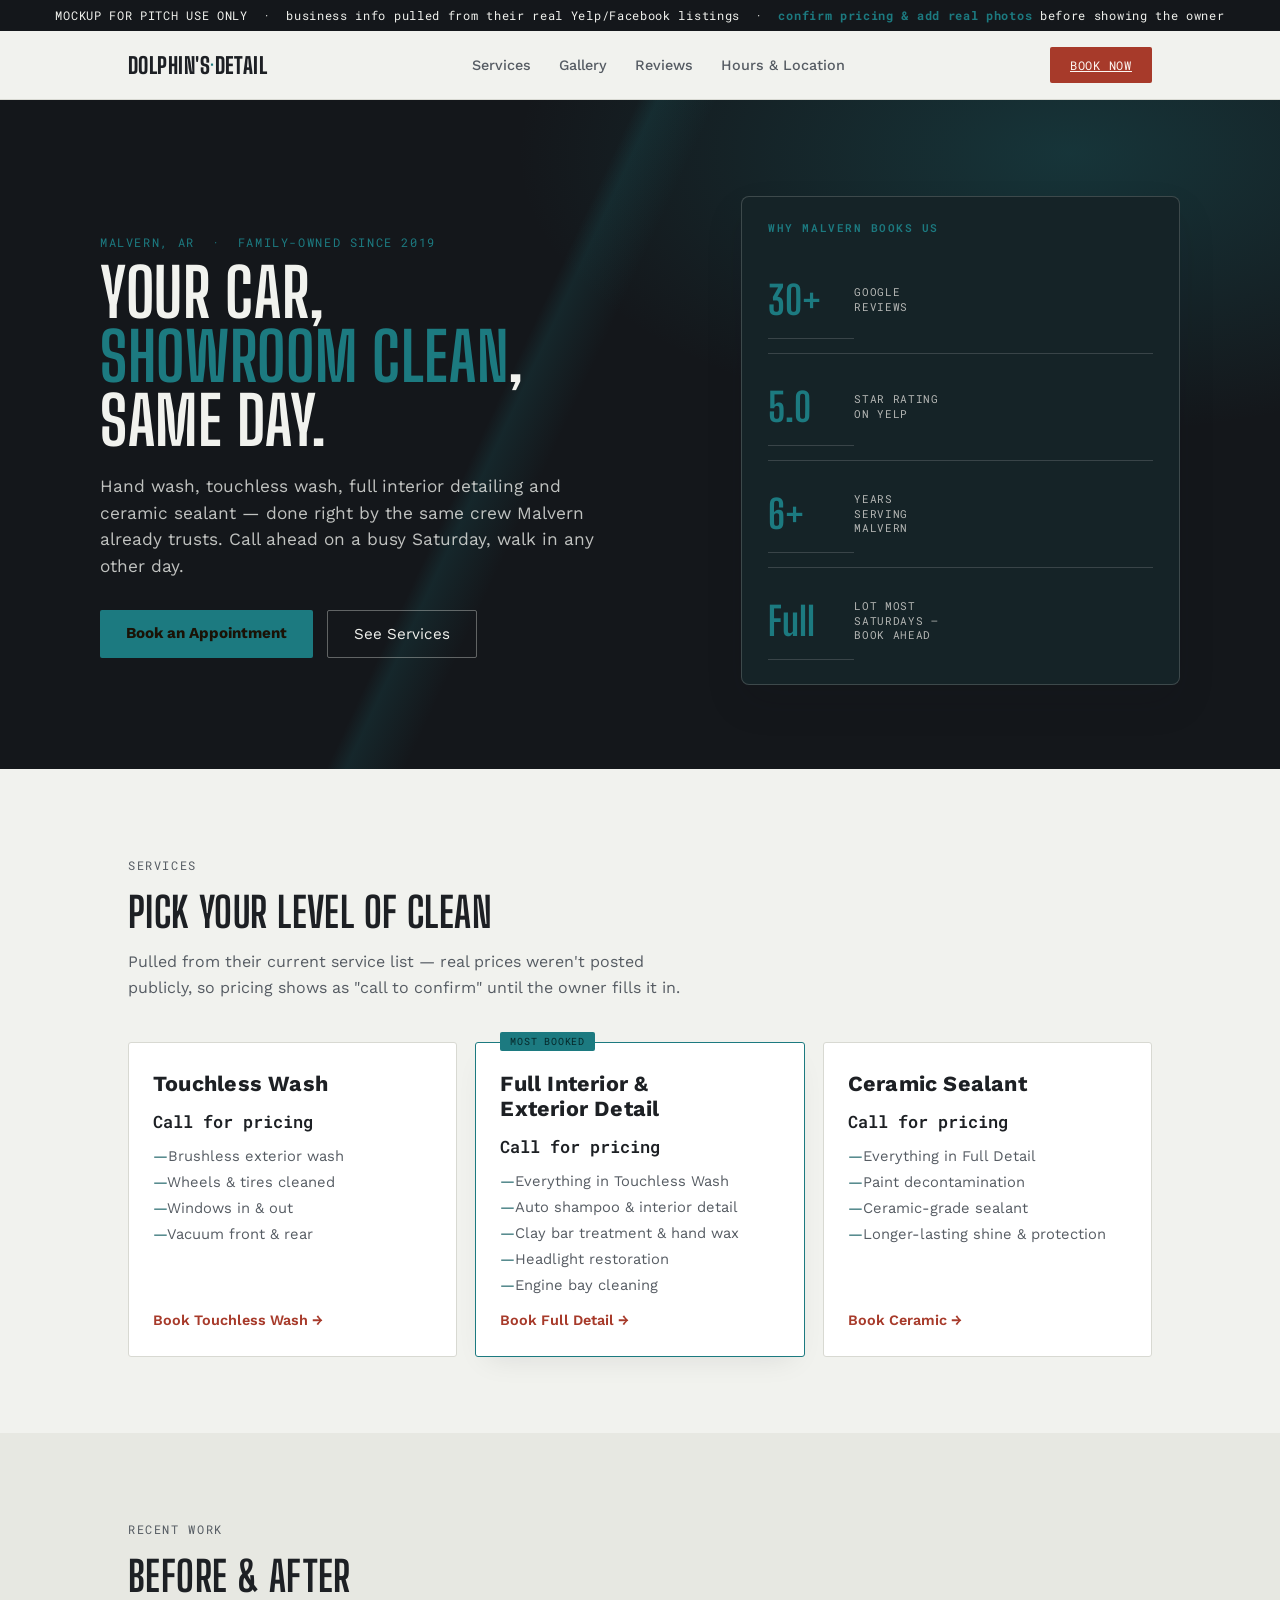
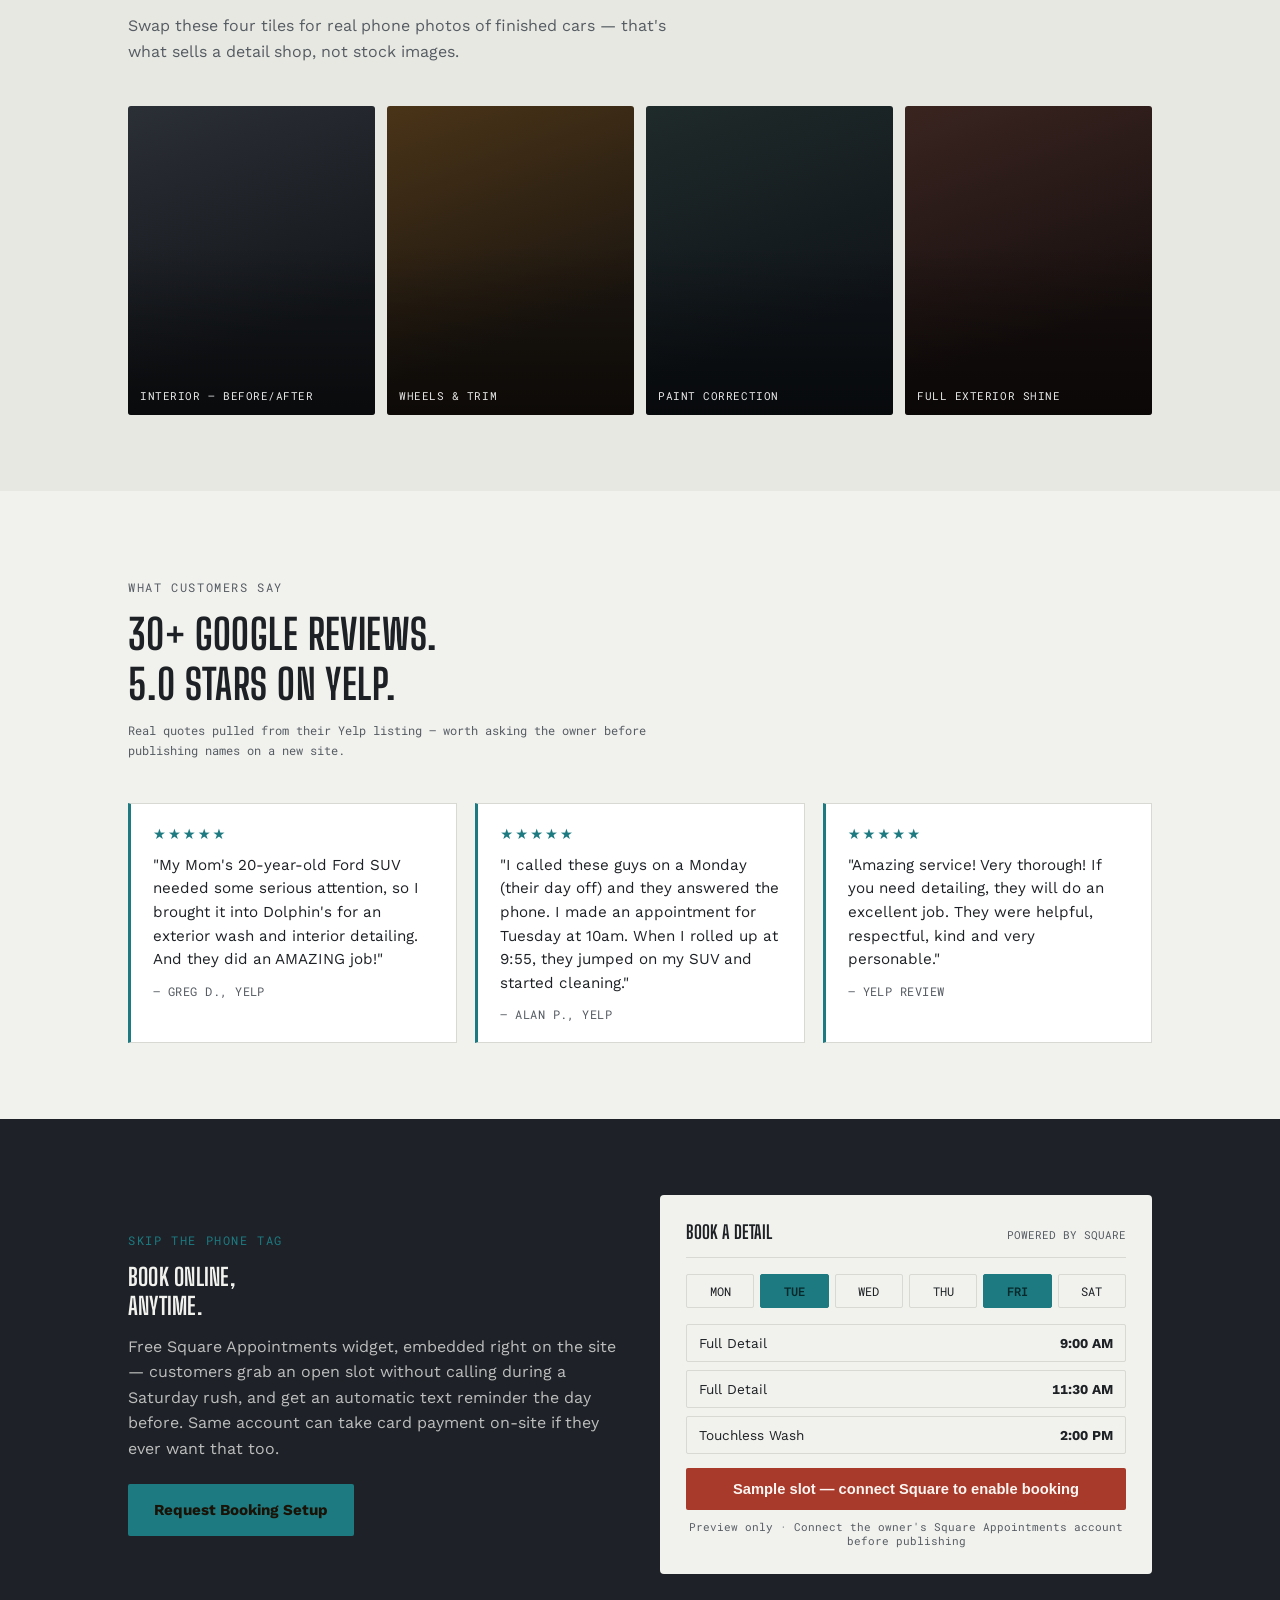
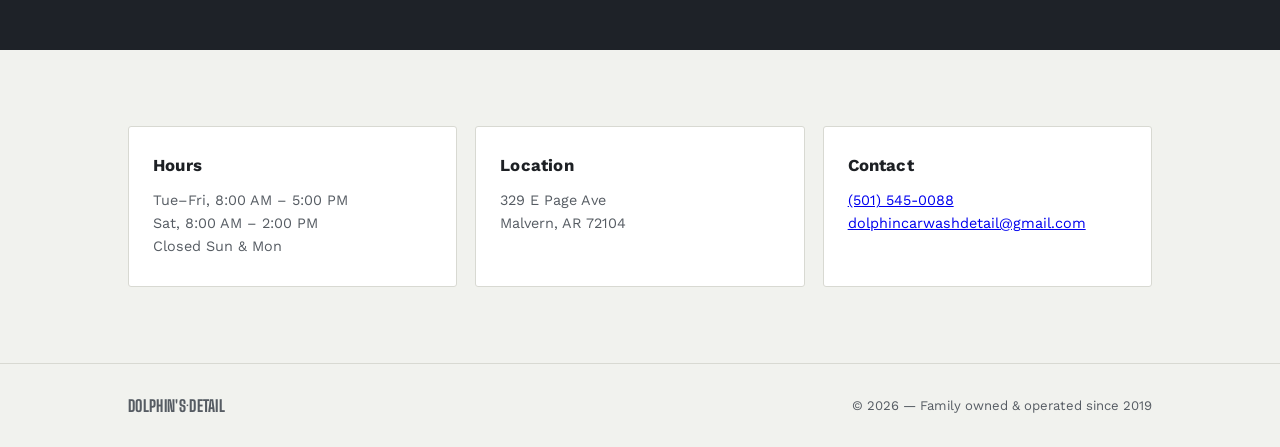
==== index.html @ d83d0493 "Fix hero stats overflow and contrast" ====
<!doctype html>
<html lang="en">
<head>
  <meta charset="utf-8">
  <meta name="viewport" content="width=device-width, initial-scale=1">
  <meta name="description" content="Dolphin's Car Wash & Detail in Malvern, Arkansas. Hand wash, touchless wash, full interior detailing and ceramic sealant.">
  <title>Dolphin's Car Wash & Detail</title>
  <link rel="preconnect" href="https://fonts.googleapis.com">
  <link rel="preconnect" href="https://fonts.gstatic.com" crossorigin>
  <link href="https://fonts.googleapis.com/css2?family=Big+Shoulders+Display:wght@600;700;800&family=Work+Sans:wght@400;500;600;700&family=Roboto+Mono:wght@500;600&display=swap" rel="stylesheet">

<style>
  :root {
    --ink: #14171b;
    --ink-soft: #1e2228;
    --paper: #f1f2ee;
    --paper-dim: #e7e8e2;
    --card: #ffffff;
    --text: #1d2024;
    --text-mute: #565c63;
    --line: #d8d9d2;
    --gold: #1c7a80;
    --gold-deep: #135c61;
    --red: #a73a2a;
    --red-deep: #832c20;
    --shadow: rgba(20, 23, 27, 0.10);
  }

  @media (prefers-color-scheme: dark) {
    :root:not([data-theme="light"]) {
      --ink: #f1f2ee;
      --ink-soft: #dcdcd6;
      --paper: #101215;
      --paper-dim: #17191d;
      --card: #1a1d22;
      --text: #eceee9;
      --text-mute: #a7abaf;
      --line: #2a2d33;
      --gold: #3fb6bd;
      --gold-deep: #1c7a80;
      --red: #c9503b;
      --red-deep: #a73a2a;
      --shadow: rgba(0, 0, 0, 0.45);
    }
  }

  :root[data-theme="dark"] {
    --ink: #f1f2ee;
    --ink-soft: #dcdcd6;
    --paper: #101215;
    --paper-dim: #17191d;
    --card: #1a1d22;
    --text: #eceee9;
    --text-mute: #a7abaf;
    --line: #2a2d33;
    --gold: #3fb6bd;
    --gold-deep: #1c7a80;
    --red: #c9503b;
    --red-deep: #a73a2a;
    --shadow: rgba(0, 0, 0, 0.45);
  }

  * { box-sizing: border-box; }
  html { scroll-behavior: smooth; }
  @media (prefers-reduced-motion: reduce) {
    html { scroll-behavior: auto; }
    * { animation: none !important; transition: none !important; }
  }

  body {
    margin: 0;
    background: var(--paper);
    color: var(--text);
    font-family: "Work Sans", system-ui, sans-serif;
    -webkit-font-smoothing: antialiased;
  }

  .demo-flag {
    background: var(--ink);
    color: var(--paper);
    text-align: center;
    font-family: "Roboto Mono", monospace;
    font-size: 0.72rem;
    letter-spacing: 0.06em;
    padding: 8px 16px;
  }
  .demo-flag b { color: var(--gold); }

  h1, h2, h3 {
    font-family: "Big Shoulders Display", system-ui, sans-serif;
    text-transform: uppercase;
    letter-spacing: 0.01em;
    text-wrap: balance;
    margin: 0;
    color: var(--text);
  }

  .wrap {
    max-width: 1080px;
    margin: 0 auto;
    padding: 0 28px;
  }

  .eyebrow {
    font-family: "Roboto Mono", monospace;
    font-size: 0.72rem;
    letter-spacing: 0.14em;
    text-transform: uppercase;
    color: var(--gold-deep);
  }

  nav {
    position: sticky;
    top: 0;
    z-index: 20;
    background: color-mix(in srgb, var(--paper) 88%, transparent);
    backdrop-filter: blur(8px);
    border-bottom: 1px solid var(--line);
  }
  nav .wrap {
    display: flex;
    align-items: center;
    justify-content: space-between;
    height: 68px;
  }
  .brand {
    font-family: "Big Shoulders Display", sans-serif;
    font-weight: 800;
    font-size: 1.4rem;
    letter-spacing: 0.02em;
    text-transform: uppercase;
  }
  .brand span { color: var(--gold); }
  .navlinks {
    display: flex;
    gap: 28px;
    list-style: none;
    margin: 0;
    padding: 0;
    font-size: 0.9rem;
    font-weight: 500;
  }
  .navlinks a { color: var(--text-mute); text-decoration: none; }
  .navlinks a:hover, .navlinks a:focus-visible { color: var(--text); }
  .nav-cta {
    background: var(--red);
    color: #fdf6f2;
    border: none;
    padding: 10px 20px;
    font-family: "Roboto Mono", monospace;
    font-size: 0.78rem;
    letter-spacing: 0.06em;
    text-transform: uppercase;
    cursor: pointer;
    border-radius: 2px;
  }
  .nav-cta:hover { background: var(--red-deep); }

  a:focus-visible, button:focus-visible, .card:focus-visible {
    outline: 2px solid var(--gold);
    outline-offset: 3px;
  }

  .hero {
    position: relative;
    background: var(--ink);
    color: var(--paper);
    overflow: hidden;
  }
  .hero::before {
    content: "";
    position: absolute;
    inset: -20% -10%;
    background:
      radial-gradient(ellipse 60% 50% at 78% 20%, color-mix(in srgb, var(--gold) 30%, transparent), transparent 60%),
      linear-gradient(115deg, transparent 0%, transparent 42%, color-mix(in srgb, var(--gold) 16%, transparent) 43%, transparent 46%);
    pointer-events: none;
  }
  .hero-inner {
    position: relative;
    padding: 96px 0 84px;
    display: grid;
    grid-template-columns: minmax(0, 1.15fr) minmax(0, 0.85fr);
    gap: 48px;
    align-items: center;
  }
  .hero-inner > div { min-width: 0; }
  .hero h1 {
    font-size: clamp(2.6rem, 5.2vw, 4.4rem);
    line-height: 0.96;
    color: var(--paper);
  }
  .hero h1 em {
    font-style: normal;
    color: var(--gold);
  }
  .hero p.lede {
    font-size: 1.08rem;
    line-height: 1.55;
    color: color-mix(in srgb, var(--paper) 78%, transparent);
    max-width: 46ch;
    margin: 20px 0 30px;
  }
  .hero-ctas { display: flex; gap: 14px; flex-wrap: wrap; }
  .btn-primary {
    background: var(--gold);
    color: #1a1206;
    font-weight: 700;
    text-decoration: none;
    padding: 14px 26px;
    border-radius: 2px;
    font-size: 0.95rem;
    display: inline-block;
  }
  .btn-primary:hover { background: #26999f; }
  .btn-ghost {
    border: 1px solid color-mix(in srgb, var(--paper) 35%, transparent);
    color: var(--paper);
    text-decoration: none;
    padding: 14px 26px;
    border-radius: 2px;
    font-size: 0.95rem;
    display: inline-block;
  }
  .btn-ghost:hover { border-color: var(--gold); color: var(--gold); }

  .hero-stats {
    display: grid;
    grid-template-columns: 1fr;
    gap: 0;
    align-self: center;
    width: 100%;
    min-width: 0;
    padding: 24px 26px 10px;
    background: color-mix(in srgb, var(--ink) 88%, var(--gold) 12%);
    border: 1px solid color-mix(in srgb, var(--paper) 18%, transparent);
    border-radius: 8px;
    box-shadow: 0 18px 38px var(--shadow);
  }
  .hero-stats::before {
    content: "Why Malvern books us";
    display: block;
    padding-bottom: 12px;
    color: var(--gold);
    font-family: "Roboto Mono", monospace;
    font-size: 0.68rem;
    font-weight: 600;
    letter-spacing: 0.14em;
    text-transform: uppercase;
  }
  .hero-stats div {
    display: grid;
    grid-template-columns: 86px 1fr;
    align-items: center;
    min-height: 78px;
    padding: 14px 0;
    border-bottom: 1px solid color-mix(in srgb, var(--paper) 16%, transparent);
  }
  .hero-stats div:last-child {
    border-bottom: none;
  }
  .hero-stats .num {
    font-family: "Big Shoulders Display", sans-serif;
    font-size: 2.45rem;
    font-weight: 700;
    color: var(--gold);
    font-variant-numeric: tabular-nums;
    line-height: 1;
  }
  .hero-stats .lbl {
    font-family: "Roboto Mono", monospace;
    font-size: 0.68rem;
    letter-spacing: 0.06em;
    text-transform: uppercase;
    color: color-mix(in srgb, var(--paper) 72%, var(--ink) 28%);
    margin-top: 0;
    line-height: 1.35;
    max-width: 18ch;
  }

  section { padding: 76px 0; }
  .section-head {
    max-width: 56ch;
    margin-bottom: 42px;
  }
  .section-head h2 {
    font-size: clamp(1.9rem, 3.4vw, 2.6rem);
    margin-top: 8px;
  }
  .section-head p {
    color: var(--text-mute);
    line-height: 1.6;
    margin-top: 12px;
  }

  .services-grid {
    display: grid;
    grid-template-columns: repeat(3, 1fr);
    gap: 18px;
  }
  .card {
    background: var(--card);
    border: 1px solid var(--line);
    padding: 28px 24px;
    border-radius: 3px;
    display: flex;
    flex-direction: column;
    gap: 14px;
  }
  .card.featured {
    border-color: var(--gold);
    box-shadow: 0 12px 28px -12px var(--shadow);
    position: relative;
  }
  .card.featured::before {
    content: "MOST BOOKED";
    position: absolute;
    top: -11px;
    left: 24px;
    background: var(--gold);
    color: #06282a;
    font-family: "Roboto Mono", monospace;
    font-size: 0.62rem;
    letter-spacing: 0.08em;
    padding: 3px 10px;
    border-radius: 2px;
  }
  .card h3 {
    font-size: 1.35rem;
    text-transform: none;
    font-family: "Work Sans", sans-serif;
    font-weight: 700;
  }
  .price {
    font-family: "Roboto Mono", monospace;
    font-size: 1.6rem;
    font-weight: 600;
    color: var(--text);
    font-variant-numeric: tabular-nums;
  }
  .price sup { font-size: 0.85rem; color: var(--text-mute); font-weight: 500; }
  .card ul {
    list-style: none;
    margin: 0;
    padding: 0;
    display: flex;
    flex-direction: column;
    gap: 8px;
    font-size: 0.92rem;
    color: var(--text-mute);
    flex: 1;
  }
  .card ul li::before { content: "\2014 "; color: var(--gold-deep); }
  .card .book-link {
    color: var(--red);
    font-weight: 600;
    text-decoration: none;
    font-size: 0.9rem;
    margin-top: 4px;
  }
  .card .book-link:hover { text-decoration: underline; }

  .gallery-grid {
    display: grid;
    grid-template-columns: repeat(4, 1fr);
    gap: 12px;
  }
  .gallery-grid .shot {
    aspect-ratio: 4/5;
    border-radius: 3px;
    position: relative;
    overflow: hidden;
    display: flex;
    align-items: flex-end;
    padding: 12px;
  }
  .gallery-grid .shot span {
    font-family: "Roboto Mono", monospace;
    font-size: 0.68rem;
    letter-spacing: 0.05em;
    color: rgba(255,255,255,0.9);
    text-transform: uppercase;
    position: relative;
    z-index: 1;
  }
  .shot.g1 { background: linear-gradient(160deg, #2b2f36, #14171b 70%); }
  .shot.g2 { background: linear-gradient(160deg, #4a3418, #1c1610 70%); }
  .shot.g3 { background: linear-gradient(160deg, #1f2a2a, #10151a 70%); }
  .shot.g4 { background: linear-gradient(160deg, #3a2420, #17100f 70%); }
  .shot::after {
    content: "";
    position: absolute; inset: 0;
    background: linear-gradient(0deg, rgba(0,0,0,0.55), transparent 55%);
  }

  .testi-note {
    font-family: "Roboto Mono", monospace;
    font-size: 0.78rem;
    color: var(--text-mute);
    margin-bottom: 28px;
  }
  .testi-grid {
    display: grid;
    grid-template-columns: repeat(3, 1fr);
    gap: 18px;
  }
  .testi {
    background: var(--card);
    border: 1px solid var(--line);
    border-left: 3px solid var(--gold);
    padding: 22px 22px 20px;
    display: flex;
    flex-direction: column;
    gap: 12px;
  }
  .testi .stars { color: var(--gold); letter-spacing: 2px; font-size: 0.9rem; }
  .testi p { margin: 0; line-height: 1.55; color: var(--text); font-size: 0.95rem; }
  .testi .who {
    font-family: "Roboto Mono", monospace;
    font-size: 0.72rem;
    color: var(--text-mute);
    text-transform: uppercase;
    letter-spacing: 0.04em;
  }

  .booking {
    background: var(--ink-soft);
    color: var(--paper);
  }
  .booking-inner {
    display: grid;
    grid-template-columns: 1fr 1fr;
    gap: 40px;
    align-items: center;
  }
  .booking .eyebrow { color: var(--gold); }
  .booking h2 { color: var(--paper); margin-top: 8px; }
  .booking p { color: color-mix(in srgb, var(--paper) 75%, transparent); line-height: 1.6; margin-top: 14px; }
  .book-widget {
    background: var(--paper);
    color: var(--text);
    border-radius: 4px;
    padding: 26px;
  }
  .book-widget .bw-head {
    display: flex;
    justify-content: space-between;
    align-items: baseline;
    margin-bottom: 16px;
    border-bottom: 1px solid var(--line);
    padding-bottom: 14px;
  }
  .book-widget .bw-head b { font-family: "Big Shoulders Display", sans-serif; font-size: 1.15rem; text-transform: uppercase; }
  .book-widget .bw-head span { font-family: "Roboto Mono", monospace; font-size: 0.68rem; color: var(--text-mute); }
  .bw-days { display: grid; grid-template-columns: repeat(6, 1fr); gap: 6px; margin-bottom: 16px; }
  .bw-days div {
    text-align: center;
    padding: 8px 0;
    border: 1px solid var(--line);
    border-radius: 2px;
    font-family: "Roboto Mono", monospace;
    font-size: 0.75rem;
  }
  .bw-days div.on { background: var(--gold); color: #06282a; border-color: var(--gold); font-weight: 600; }
  .bw-slot {
    display: flex;
    justify-content: space-between;
    align-items: center;
    padding: 10px 12px;
    border: 1px solid var(--line);
    border-radius: 2px;
    font-size: 0.85rem;
    margin-bottom: 8px;
  }
  .bw-slot b { font-variant-numeric: tabular-nums; }
  .bw-cta {
    width: 100%;
    background: var(--red);
    color: #fdf6f2;
    border: none;
    padding: 13px;
    font-weight: 700;
    border-radius: 2px;
    margin-top: 6px;
    cursor: default;
    font-size: 0.92rem;
  }
  .bw-foot { font-family: "Roboto Mono", monospace; font-size: 0.66rem; color: var(--text-mute); text-align: center; margin-top: 10px; }

  .info-strip {
    display: grid;
    grid-template-columns: repeat(3, 1fr);
    gap: 18px;
  }
  .info-strip .card h3 { font-size: 1.05rem; margin: 0; }
  .info-strip .card p { color: var(--text-mute); font-size: 0.9rem; line-height: 1.6; margin: 0; }

  footer {
    border-top: 1px solid var(--line);
    padding: 32px 0;
  }
  footer .wrap {
    display: flex;
    justify-content: space-between;
    align-items: center;
    font-size: 0.82rem;
    color: var(--text-mute);
  }
  footer .brand { font-size: 1rem; }

  @media (max-width: 860px) {
    .hero-inner { grid-template-columns: 1fr; padding: 64px 0 48px; }
    .services-grid, .gallery-grid, .testi-grid, .info-strip { grid-template-columns: 1fr 1fr; }
    .booking-inner { grid-template-columns: 1fr; }
    .navlinks { display: none; }
  }
  @media (max-width: 560px) {
    .gallery-grid { grid-template-columns: 1fr 1fr; }
    .services-grid, .testi-grid, .info-strip { grid-template-columns: 1fr; }
    .hero-stats { grid-template-columns: 1fr 1fr; }
  }
</style>
</head>

<body>
<div class="demo-flag">MOCKUP FOR PITCH USE ONLY &nbsp;&middot;&nbsp; business info pulled from their real Yelp/Facebook listings &nbsp;&middot;&nbsp; <b>confirm pricing &amp; add real photos</b> before showing the owner</div>

<nav>
  <div class="wrap">
    <div class="brand">DOLPHIN'S<span>&middot;</span>DETAIL</div>
    <ul class="navlinks">
      <li><a href="#services">Services</a></li>
      <li><a href="#gallery">Gallery</a></li>
      <li><a href="#reviews">Reviews</a></li>
      <li><a href="#book">Hours &amp; Location</a></li>
    </ul>
    <a class="nav-cta" href="#book">Book Now</a>
  </div>
</nav>

<header class="hero">
  <div class="wrap hero-inner">
    <div>
      <p class="eyebrow" style="color:var(--gold)">Malvern, AR &nbsp;&middot;&nbsp; Family-owned since 2019</p>
      <h1>Your car,<br><em>showroom clean</em>,<br>same day.</h1>
      <p class="lede">Hand wash, touchless wash, full interior detailing and ceramic sealant &mdash; done right by the same crew Malvern already trusts. Call ahead on a busy Saturday, walk in any other day.</p>
      <div class="hero-ctas">
        <a class="btn-primary" href="#book">Book an Appointment</a>
        <a class="btn-ghost" href="#services">See Services</a>
      </div>
    </div>
    <div class="hero-stats">
      <div><div class="num">30+</div><div class="lbl">Google reviews</div></div>
      <div><div class="num">5.0</div><div class="lbl">Star rating on Yelp</div></div>
      <div><div class="num">6+</div><div class="lbl">Years serving Malvern</div></div>
      <div><div class="num">Full</div><div class="lbl">Lot most Saturdays &mdash; book ahead</div></div>
    </div>
  </div>
</header>

<section id="services">
  <div class="wrap">
    <div class="section-head">
      <p class="eyebrow">Services</p>
      <h2>Pick your level of clean</h2>
      <p>Pulled from their current service list &mdash; real prices weren't posted publicly, so pricing shows as "call to confirm" until the owner fills it in.</p>
    </div>
    <div class="services-grid">
      <div class="card">
        <h3>Touchless Wash</h3>
        <div class="price" style="font-size:1.05rem">Call for pricing</div>
        <ul>
          <li>Brushless exterior wash</li>
          <li>Wheels &amp; tires cleaned</li>
          <li>Windows in &amp; out</li>
          <li>Vacuum front &amp; rear</li>
        </ul>
        <a class="book-link" href="#book">Book Touchless Wash &rarr;</a>
      </div>
      <div class="card featured">
        <h3>Full Interior &amp; Exterior Detail</h3>
        <div class="price" style="font-size:1.05rem">Call for pricing</div>
        <ul>
          <li>Everything in Touchless Wash</li>
          <li>Auto shampoo &amp; interior detail</li>
          <li>Clay bar treatment &amp; hand wax</li>
          <li>Headlight restoration</li>
          <li>Engine bay cleaning</li>
        </ul>
        <a class="book-link" href="#book">Book Full Detail &rarr;</a>
      </div>
      <div class="card">
        <h3>Ceramic Sealant</h3>
        <div class="price" style="font-size:1.05rem">Call for pricing</div>
        <ul>
          <li>Everything in Full Detail</li>
          <li>Paint decontamination</li>
          <li>Ceramic-grade sealant</li>
          <li>Longer-lasting shine &amp; protection</li>
        </ul>
        <a class="book-link" href="#book">Book Ceramic &rarr;</a>
      </div>
    </div>
  </div>
</section>

<section id="gallery" style="background:var(--paper-dim)">
  <div class="wrap">
    <div class="section-head">
      <p class="eyebrow">Recent work</p>
      <h2>Before &amp; after</h2>
      <p>Swap these four tiles for real phone photos of finished cars &mdash; that's what sells a detail shop, not stock images.</p>
    </div>
    <div class="gallery-grid">
      <div class="shot g1"><span>Interior &mdash; before/after</span></div>
      <div class="shot g2"><span>Wheels &amp; trim</span></div>
      <div class="shot g3"><span>Paint correction</span></div>
      <div class="shot g4"><span>Full exterior shine</span></div>
    </div>
  </div>
</section>

<section id="reviews">
  <div class="wrap">
    <div class="section-head">
      <p class="eyebrow">What customers say</p>
      <h2>30+ Google reviews. 5.0 stars on Yelp.</h2>
      <p class="testi-note">Real quotes pulled from their Yelp listing &mdash; worth asking the owner before publishing names on a new site.</p>
    </div>
    <div class="testi-grid">
      <div class="testi">
        <div class="stars">&#9733;&#9733;&#9733;&#9733;&#9733;</div>
        <p>"My Mom's 20-year-old Ford SUV needed some serious attention, so I brought it into Dolphin's for an exterior wash and interior detailing. And they did an AMAZING job!"</p>
        <div class="who">&mdash; Greg D., Yelp</div>
      </div>
      <div class="testi">
        <div class="stars">&#9733;&#9733;&#9733;&#9733;&#9733;</div>
        <p>"I called these guys on a Monday (their day off) and they answered the phone. I made an appointment for Tuesday at 10am. When I rolled up at 9:55, they jumped on my SUV and started cleaning."</p>
        <div class="who">&mdash; Alan P., Yelp</div>
      </div>
      <div class="testi">
        <div class="stars">&#9733;&#9733;&#9733;&#9733;&#9733;</div>
        <p>"Amazing service! Very thorough! If you need detailing, they will do an excellent job. They were helpful, respectful, kind and very personable."</p>
        <div class="who">&mdash; Yelp review</div>
      </div>
    </div>
  </div>
</section>

<section class="booking" id="book">
  <div class="wrap booking-inner">
    <div>
      <p class="eyebrow">Skip the phone tag</p>
      <h2>Book online,<br>anytime.</h2>
      <p>Free Square Appointments widget, embedded right on the site &mdash; customers grab an open slot without calling during a Saturday rush, and get an automatic text reminder the day before. Same account can take card payment on-site if they ever want that too.</p>
      <p style="margin-top:22px"><a class="btn-primary" href="#contact">Request Booking Setup</a></p>
    </div>
    <div class="book-widget" aria-label="Sample Square Appointments booking widget">
      <div class="bw-head">
        <b>Book a Detail</b>
        <span>POWERED BY SQUARE</span>
      </div>
      <div class="bw-days">
        <div>MON</div><div class="on">TUE</div><div>WED</div><div>THU</div><div class="on">FRI</div><div>SAT</div>
      </div>
      <div class="bw-slot"><span>Full Detail</span><b>9:00 AM</b></div>
      <div class="bw-slot"><span>Full Detail</span><b>11:30 AM</b></div>
      <div class="bw-slot"><span>Touchless Wash</span><b>2:00 PM</b></div>
      <button class="bw-cta" type="button" disabled aria-disabled="true">Sample slot &mdash; connect Square to enable booking</button>
      <div class="bw-foot">Preview only &middot; Connect the owner's Square Appointments account before publishing</div>
    </div>
  </div>
</section>

<section id="contact">
  <div class="wrap">
    <div class="info-strip">
      <div class="card">
        <h3>Hours</h3>
        <p>Tue&ndash;Fri, 8:00 AM &ndash; 5:00 PM<br>Sat, 8:00 AM &ndash; 2:00 PM<br>Closed Sun &amp; Mon</p>
      </div>
      <div class="card">
        <h3>Location</h3>
        <p>329 E Page Ave<br>Malvern, AR 72104</p>
      </div>
      <div class="card">
        <h3>Contact</h3>
        <p><a href="tel:+15015450088">(501) 545-0088</a><br><a href="mailto:dolphincarwashdetail@gmail.com">dolphincarwashdetail@gmail.com</a></p>
      </div>
    </div>
  </div>
</section>

<footer>
  <div class="wrap">
    <div class="brand">DOLPHIN'S&middot;DETAIL</div>
    <div>&copy; 2026 &mdash; Family owned &amp; operated since 2019</div>
  </div>
</footer>
</body>
</html>
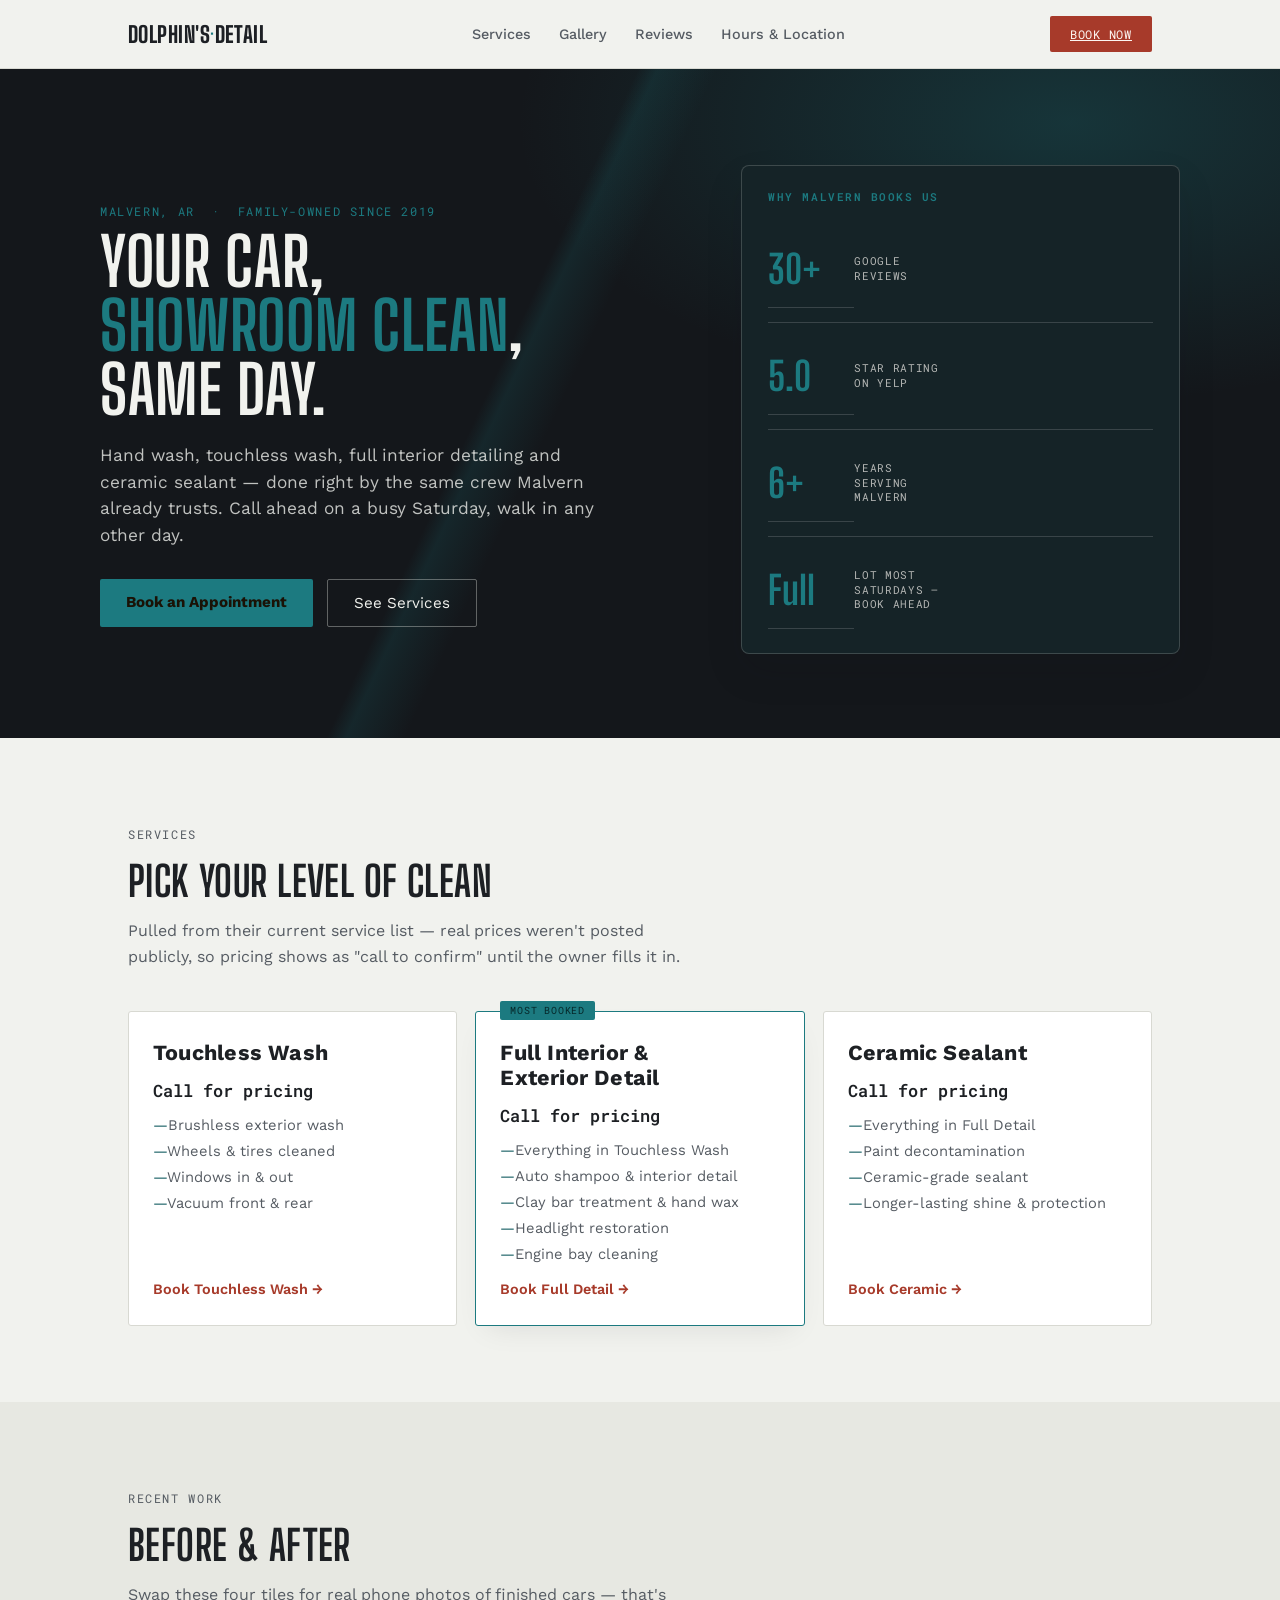
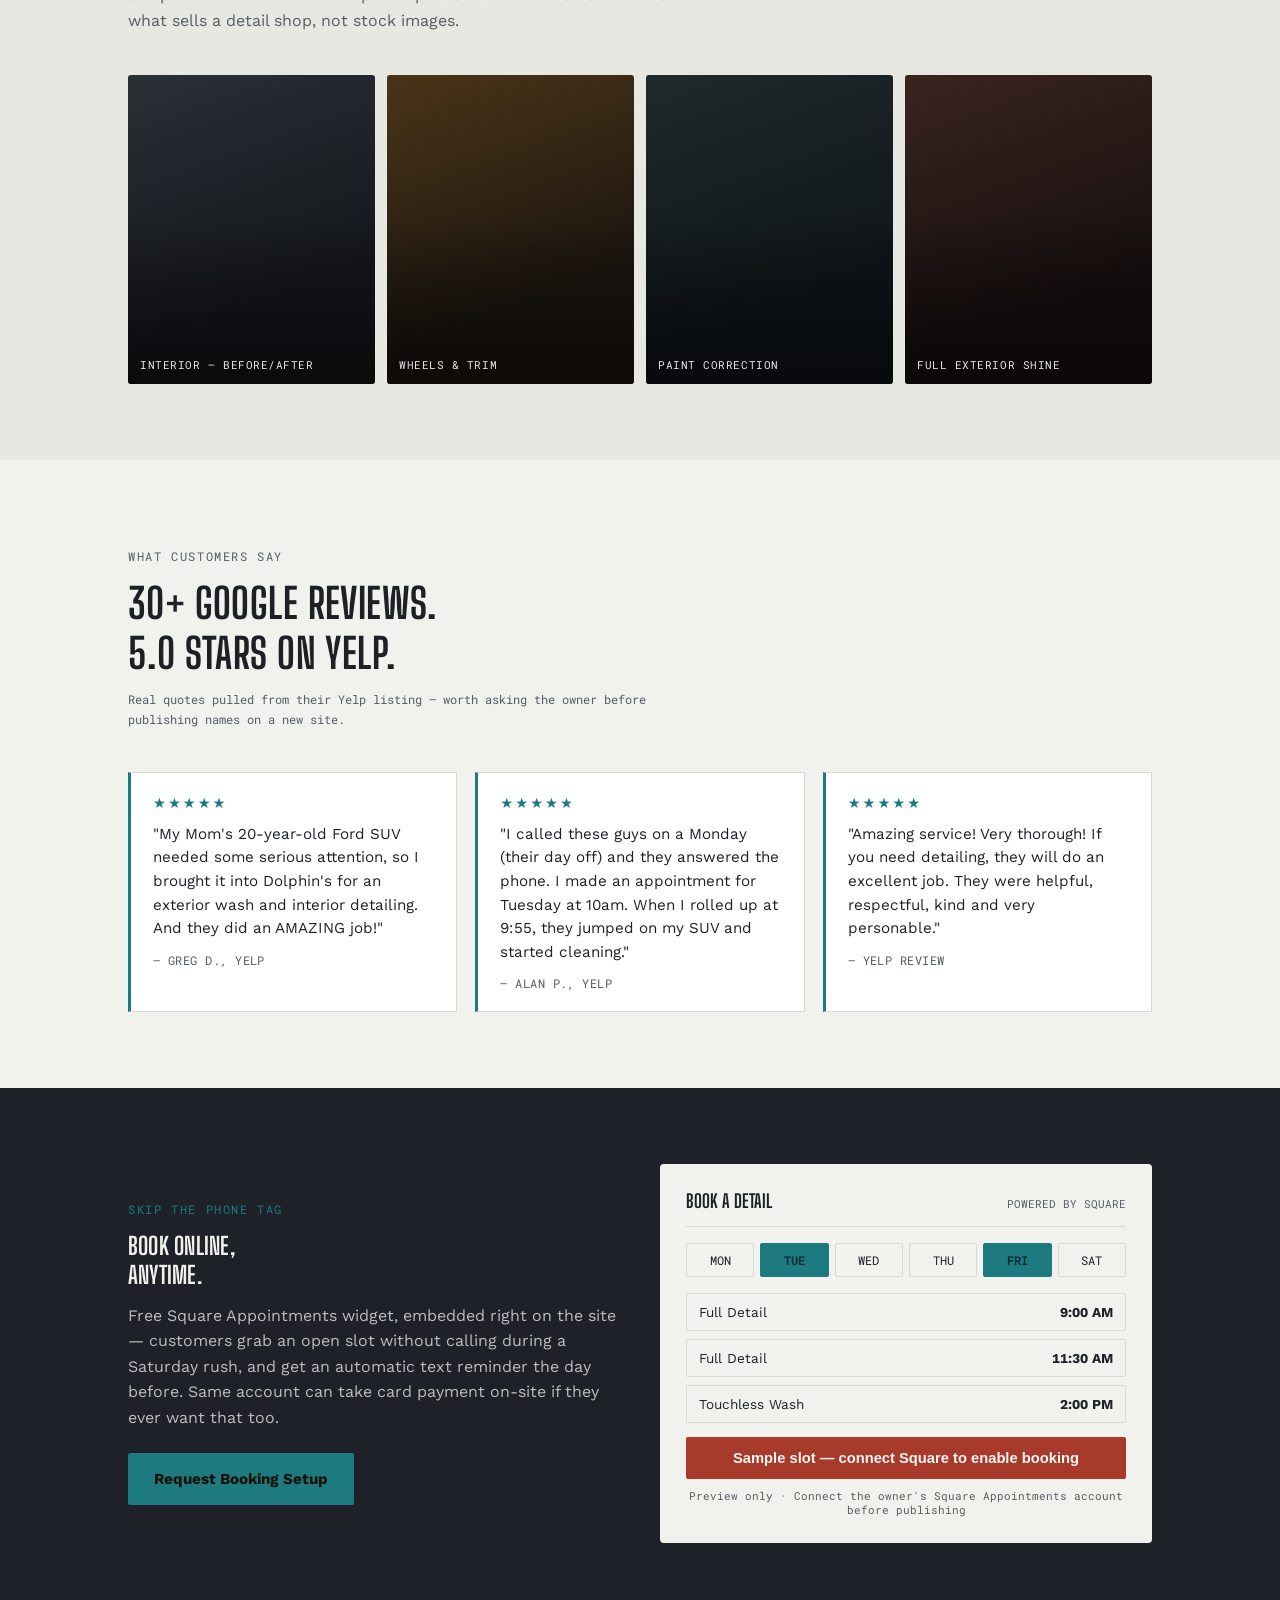
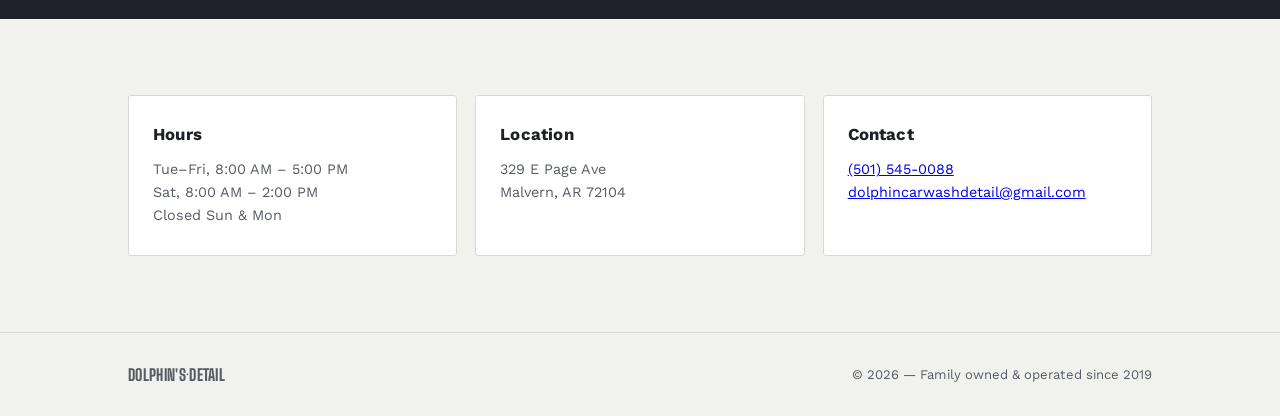
==== commit 3d1fdbcb: "Remove pitch warning banner" ====
--- a/index.html
+++ b/index.html
@@ -75,17 +75,6 @@
     -webkit-font-smoothing: antialiased;
   }
 
-  .demo-flag {
-    background: var(--ink);
-    color: var(--paper);
-    text-align: center;
-    font-family: "Roboto Mono", monospace;
-    font-size: 0.72rem;
-    letter-spacing: 0.06em;
-    padding: 8px 16px;
-  }
-  .demo-flag b { color: var(--gold); }
-
   h1, h2, h3 {
     font-family: "Big Shoulders Display", system-ui, sans-serif;
     text-transform: uppercase;
@@ -523,8 +512,6 @@
 </head>
 
 <body>
-<div class="demo-flag">MOCKUP FOR PITCH USE ONLY &nbsp;&middot;&nbsp; business info pulled from their real Yelp/Facebook listings &nbsp;&middot;&nbsp; <b>confirm pricing &amp; add real photos</b> before showing the owner</div>
-
 <nav>
   <div class="wrap">
     <div class="brand">DOLPHIN'S<span>&middot;</span>DETAIL</div>
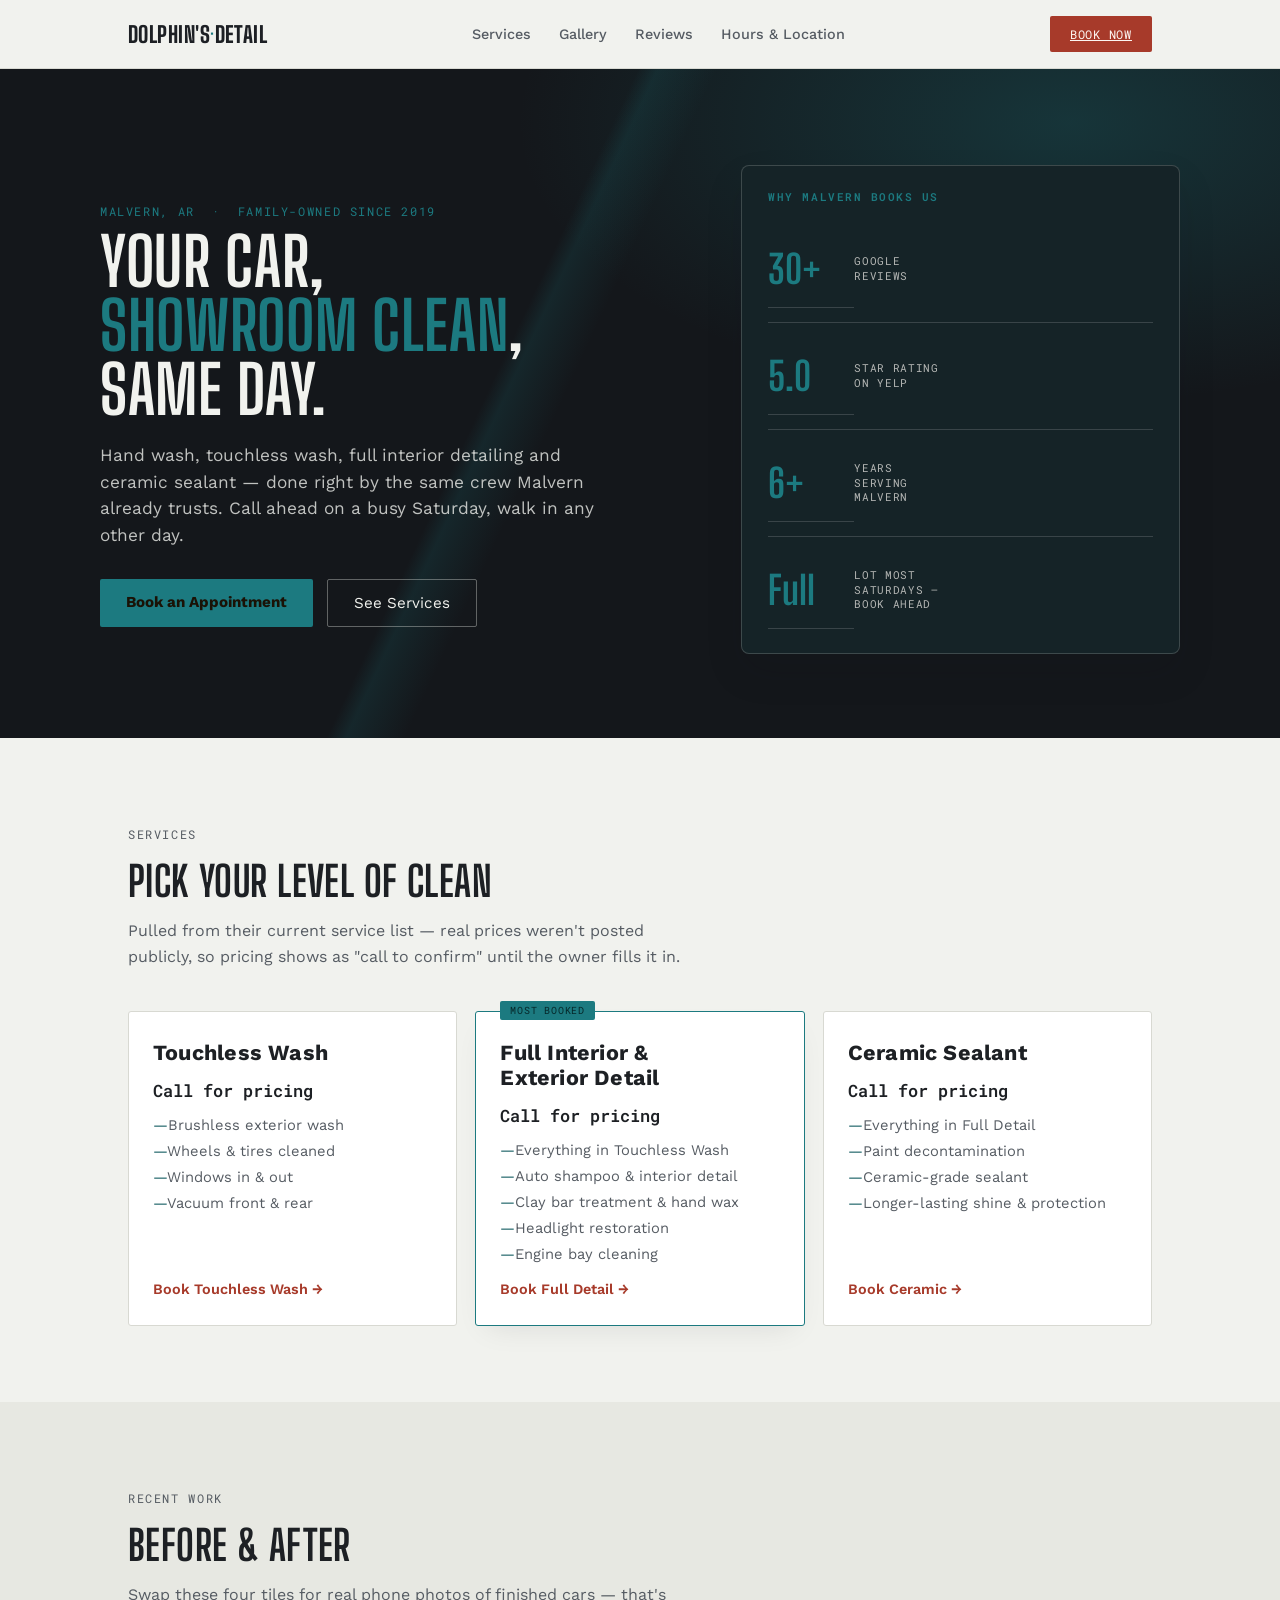
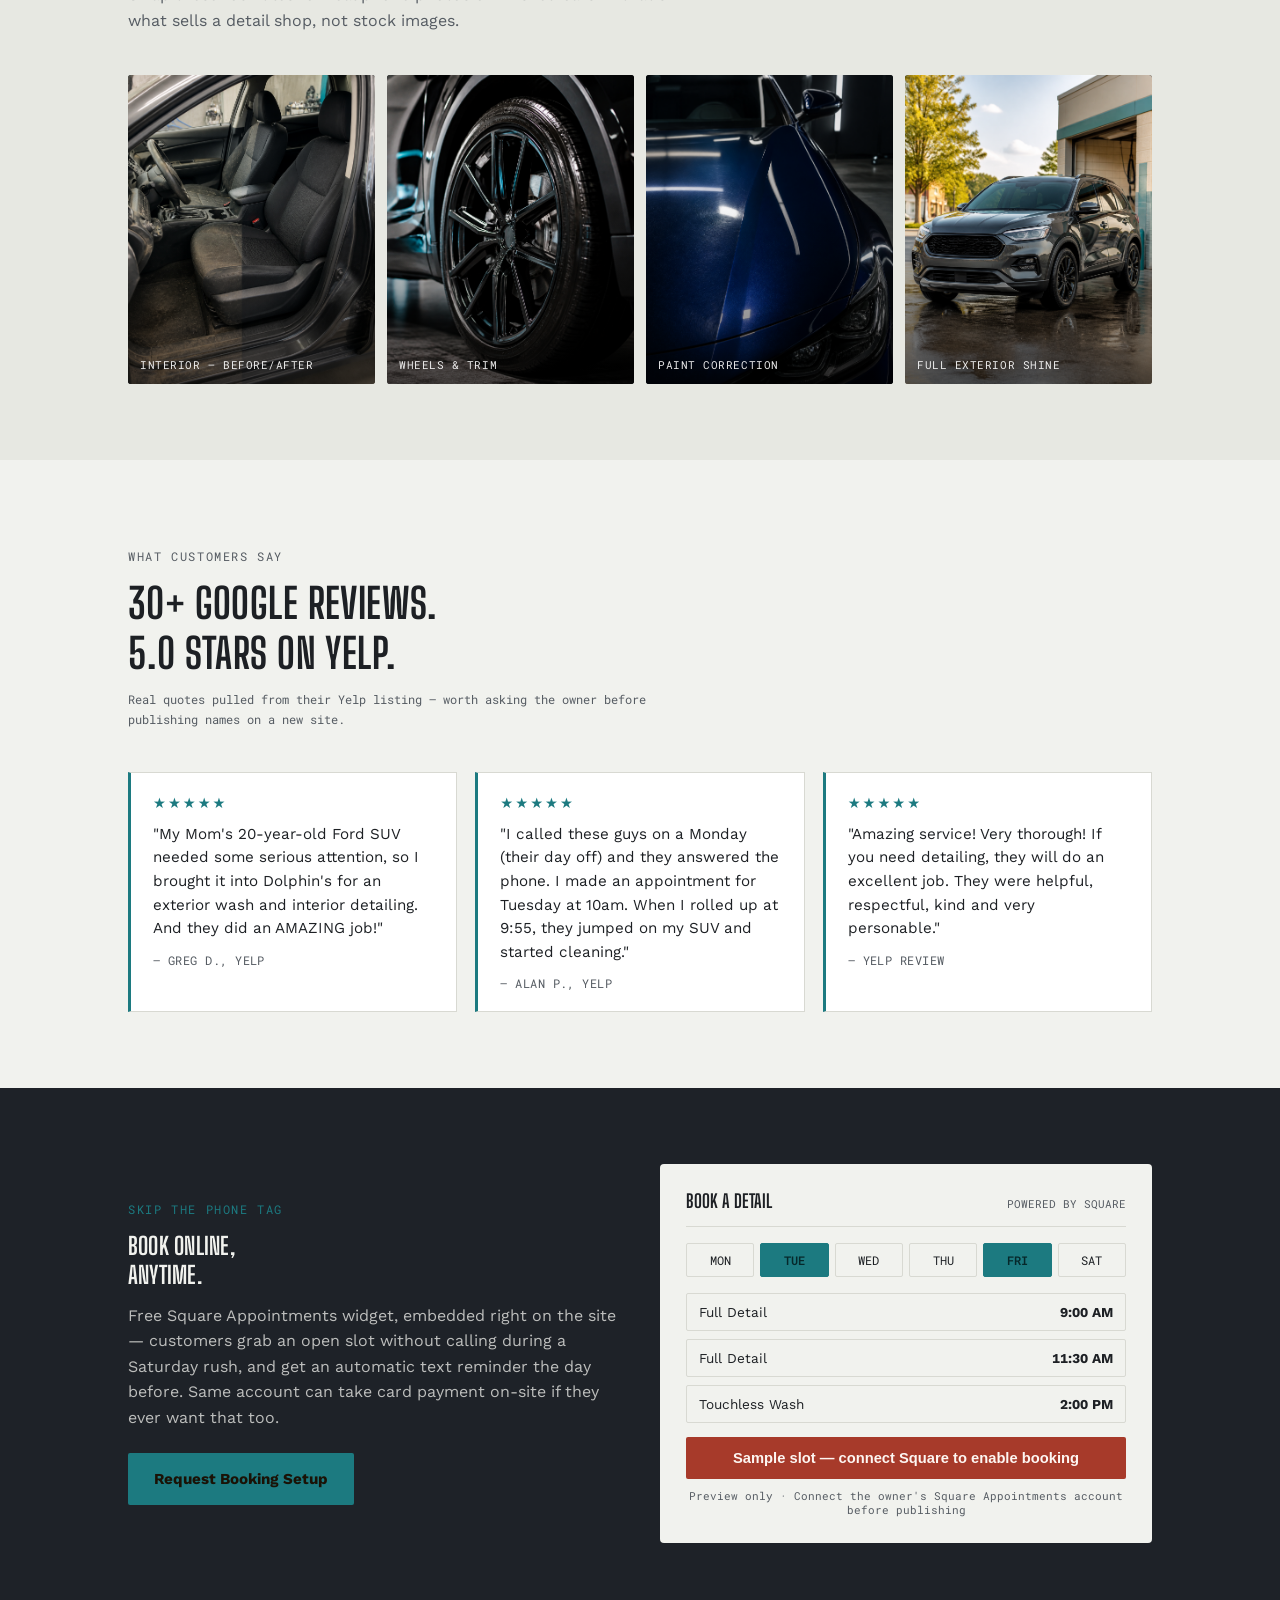
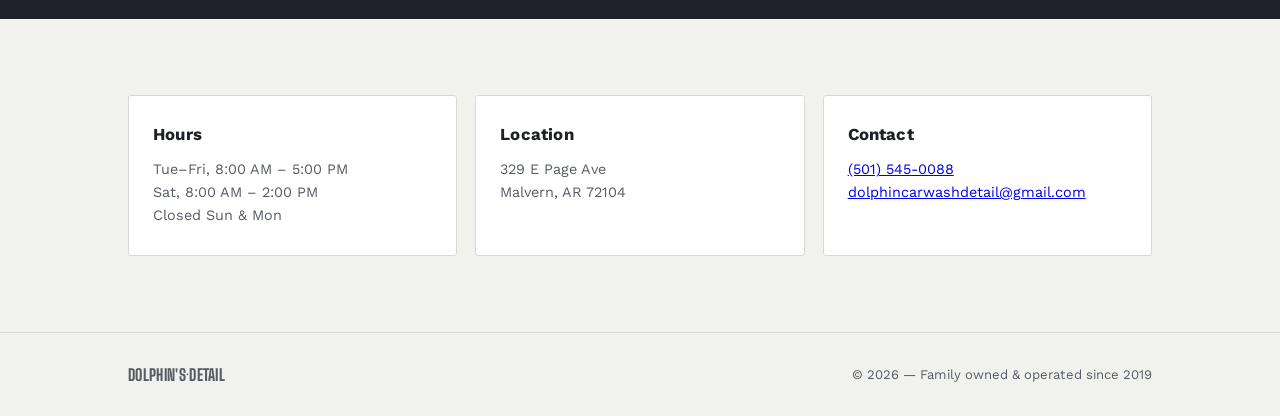
==== commit b527a896: "Add generated gallery imagery" ====
--- a/index.html
+++ b/index.html
@@ -362,6 +362,22 @@
     display: flex;
     align-items: flex-end;
     padding: 12px;
+    background: var(--ink);
+  }
+  .gallery-grid .shot img {
+    position: absolute;
+    inset: 0;
+    width: 100%;
+    height: 100%;
+    object-fit: cover;
+    transition: transform 300ms ease;
+  }
+  .gallery-grid .shot:hover img { transform: scale(1.04); }
+  .gallery-grid .shot::after {
+    content: "";
+    position: absolute; inset: 0;
+    background: linear-gradient(0deg, rgba(0,0,0,0.62), transparent 58%);
+    pointer-events: none;
   }
   .gallery-grid .shot span {
     font-family: "Roboto Mono", monospace;
@@ -371,15 +387,6 @@
     text-transform: uppercase;
     position: relative;
     z-index: 1;
-  }
-  .shot.g1 { background: linear-gradient(160deg, #2b2f36, #14171b 70%); }
-  .shot.g2 { background: linear-gradient(160deg, #4a3418, #1c1610 70%); }
-  .shot.g3 { background: linear-gradient(160deg, #1f2a2a, #10151a 70%); }
-  .shot.g4 { background: linear-gradient(160deg, #3a2420, #17100f 70%); }
-  .shot::after {
-    content: "";
-    position: absolute; inset: 0;
-    background: linear-gradient(0deg, rgba(0,0,0,0.55), transparent 55%);
   }
 
   .testi-note {
@@ -599,10 +606,10 @@
       <p>Swap these four tiles for real phone photos of finished cars &mdash; that's what sells a detail shop, not stock images.</p>
     </div>
     <div class="gallery-grid">
-      <div class="shot g1"><span>Interior &mdash; before/after</span></div>
-      <div class="shot g2"><span>Wheels &amp; trim</span></div>
-      <div class="shot g3"><span>Paint correction</span></div>
-      <div class="shot g4"><span>Full exterior shine</span></div>
+      <div class="shot g1"><img src="assets/gallery-interior-before-after.png" alt="Car interior shown before and after professional detailing"><span>Interior &mdash; before/after</span></div>
+      <div class="shot g2"><img src="assets/gallery-wheels-trim.png" alt="Glossy alloy wheel and freshly dressed tire"><span>Wheels &amp; trim</span></div>
+      <div class="shot g3"><img src="assets/gallery-paint-correction.png" alt="Deep blue paint before and after correction"><span>Paint correction</span></div>
+      <div class="shot g4"><img src="assets/gallery-exterior-shine.png" alt="Freshly detailed SUV with a full exterior shine"><span>Full exterior shine</span></div>
     </div>
   </div>
 </section>
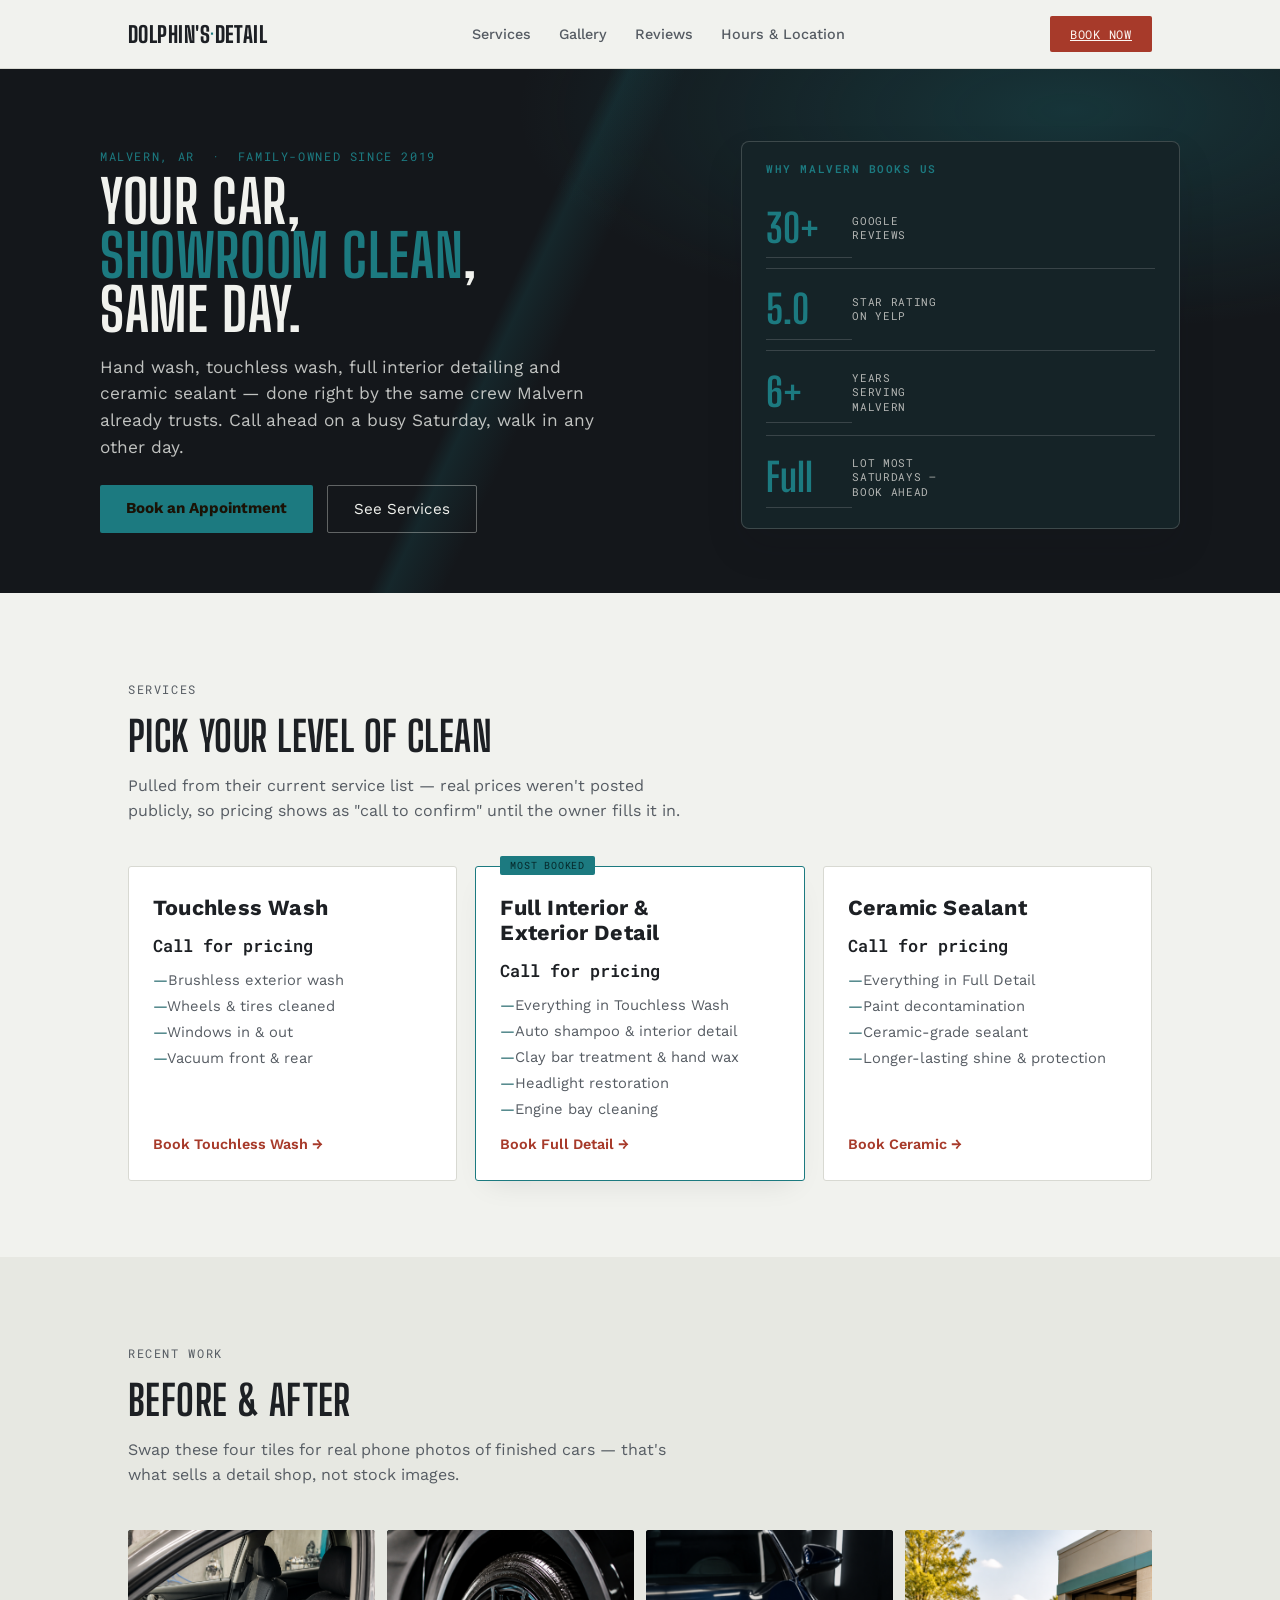
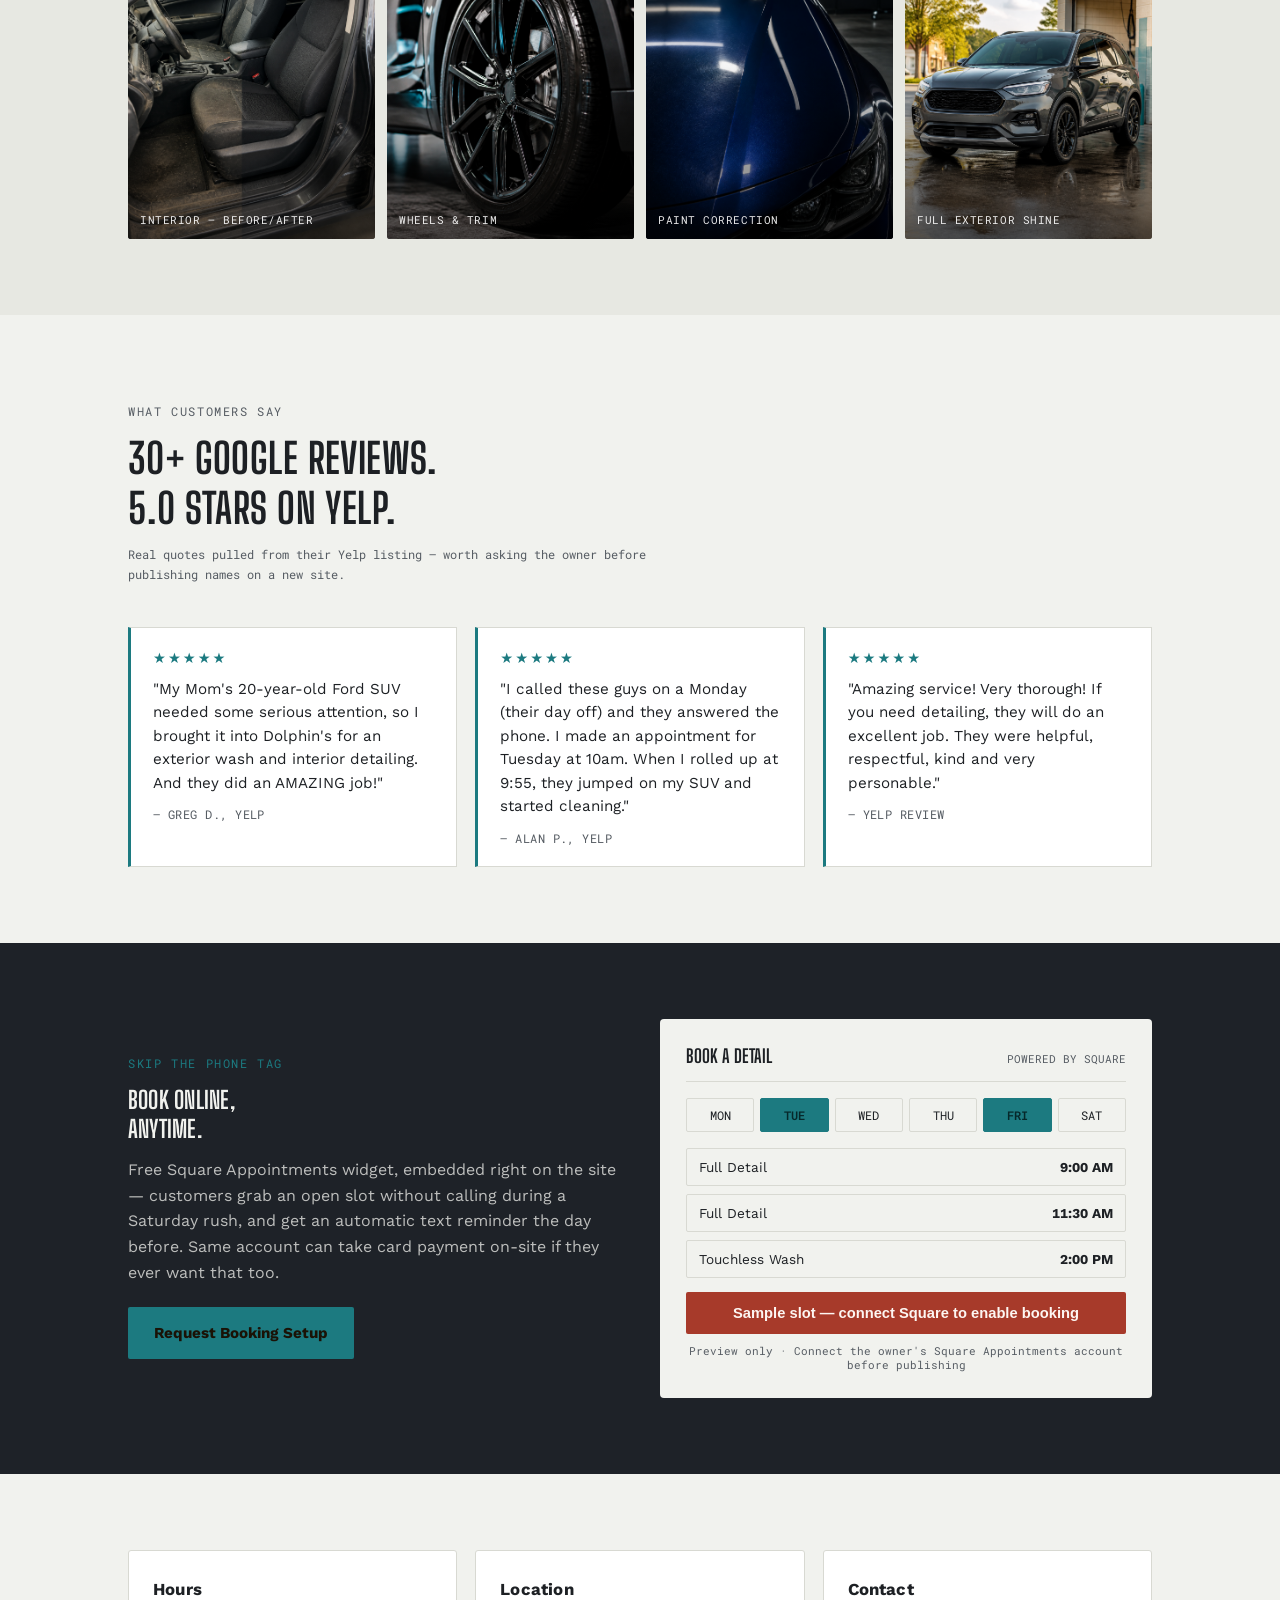
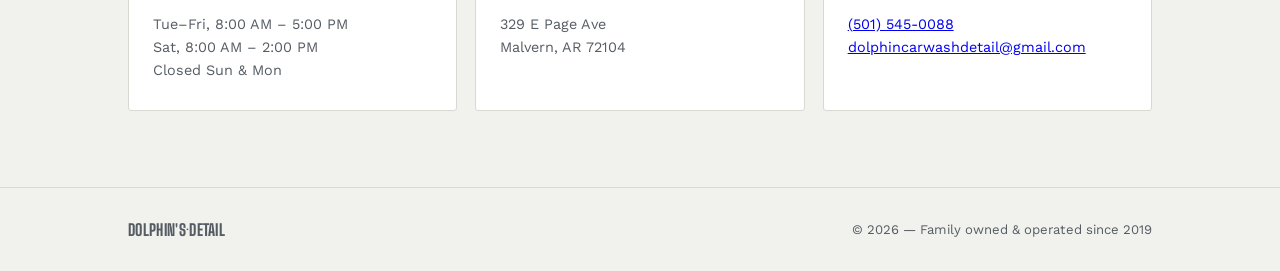
==== commit e9cab289: "Tighten hero section layout" ====
--- a/index.html
+++ b/index.html
@@ -167,7 +167,7 @@
   }
   .hero-inner {
     position: relative;
-    padding: 96px 0 84px;
+    padding: 68px 0 60px;
     display: grid;
     grid-template-columns: minmax(0, 1.15fr) minmax(0, 0.85fr);
     gap: 48px;
@@ -175,8 +175,8 @@
   }
   .hero-inner > div { min-width: 0; }
   .hero h1 {
-    font-size: clamp(2.6rem, 5.2vw, 4.4rem);
-    line-height: 0.96;
+    font-size: clamp(2.4rem, 4.6vw, 3.9rem);
+    line-height: 0.92;
     color: var(--paper);
   }
   .hero h1 em {
@@ -188,7 +188,7 @@
     line-height: 1.55;
     color: color-mix(in srgb, var(--paper) 78%, transparent);
     max-width: 46ch;
-    margin: 20px 0 30px;
+    margin: 16px 0 24px;
   }
   .hero-ctas { display: flex; gap: 14px; flex-wrap: wrap; }
   .btn-primary {
@@ -220,7 +220,7 @@
     align-self: center;
     width: 100%;
     min-width: 0;
-    padding: 24px 26px 10px;
+    padding: 20px 24px 8px;
     background: color-mix(in srgb, var(--ink) 88%, var(--gold) 12%);
     border: 1px solid color-mix(in srgb, var(--paper) 18%, transparent);
     border-radius: 8px;
@@ -241,8 +241,8 @@
     display: grid;
     grid-template-columns: 86px 1fr;
     align-items: center;
-    min-height: 78px;
-    padding: 14px 0;
+    min-height: 60px;
+    padding: 10px 0;
     border-bottom: 1px solid color-mix(in srgb, var(--paper) 16%, transparent);
   }
   .hero-stats div:last-child {
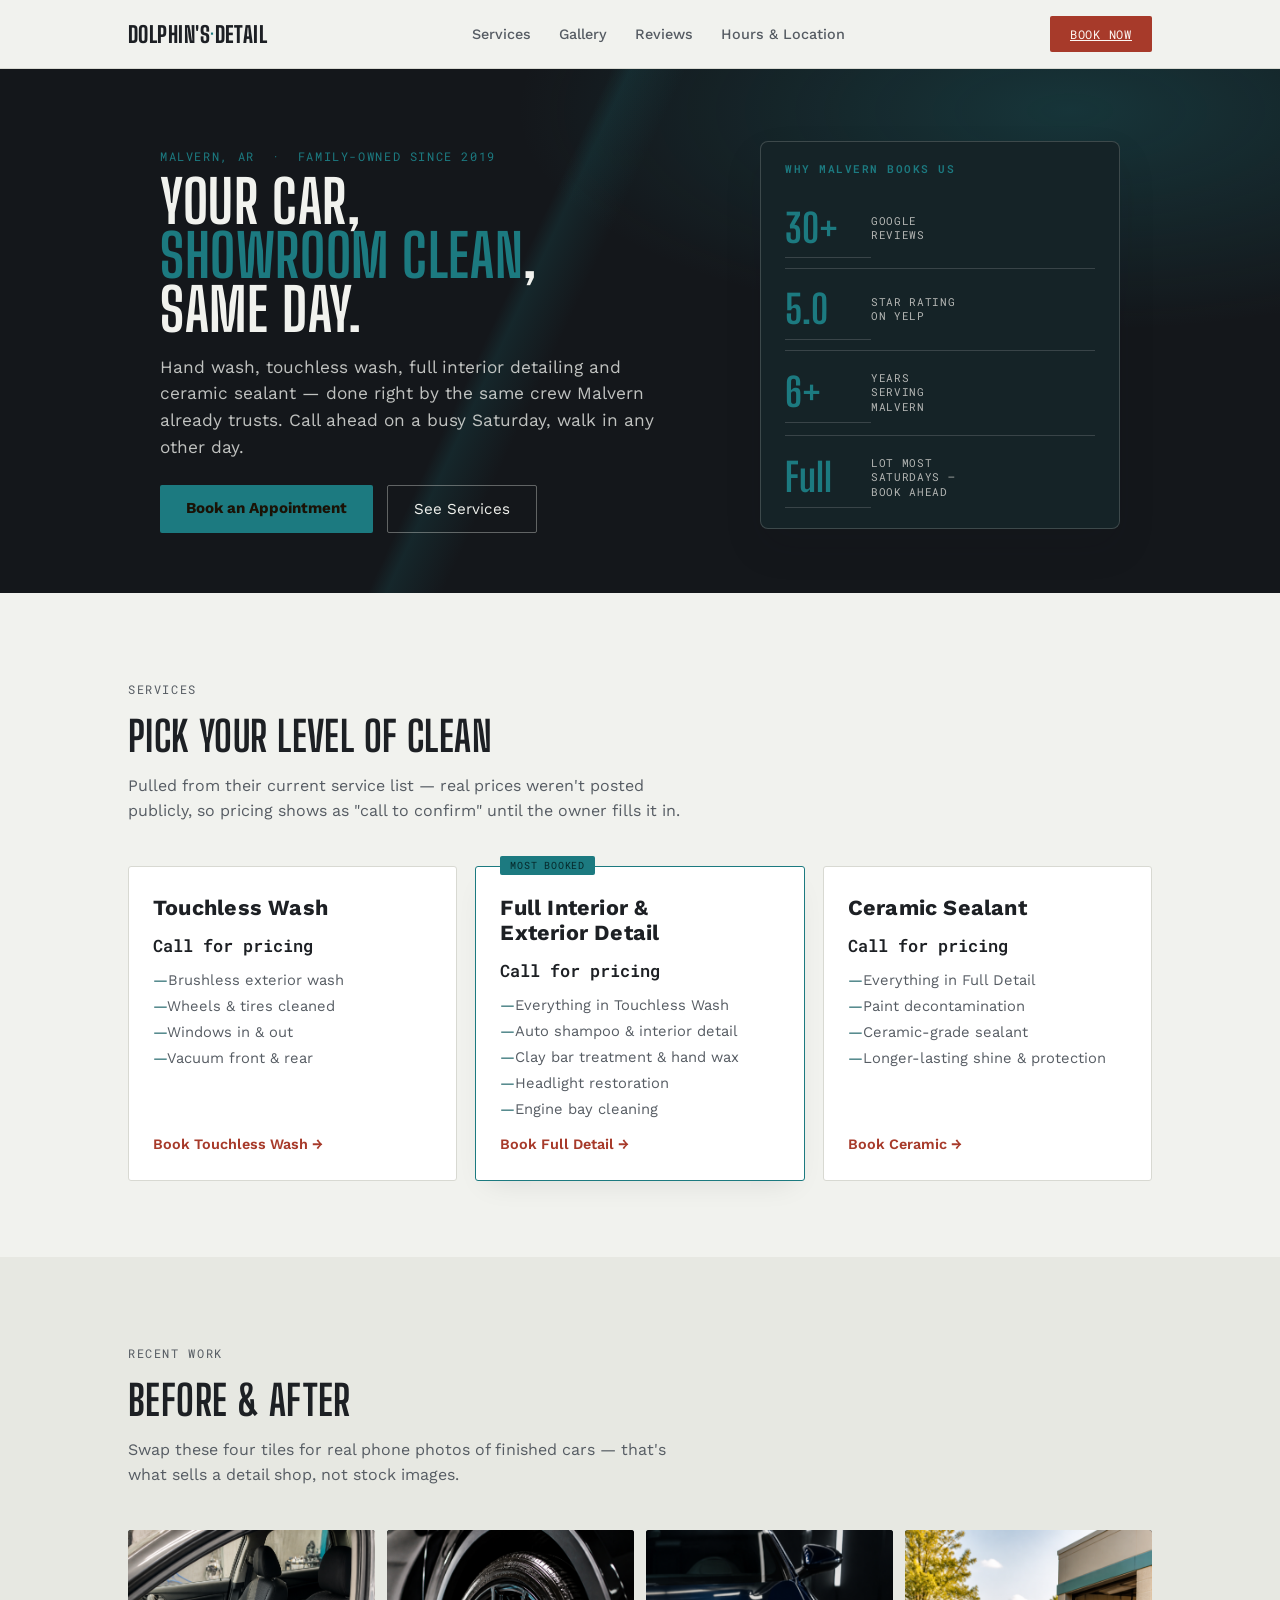
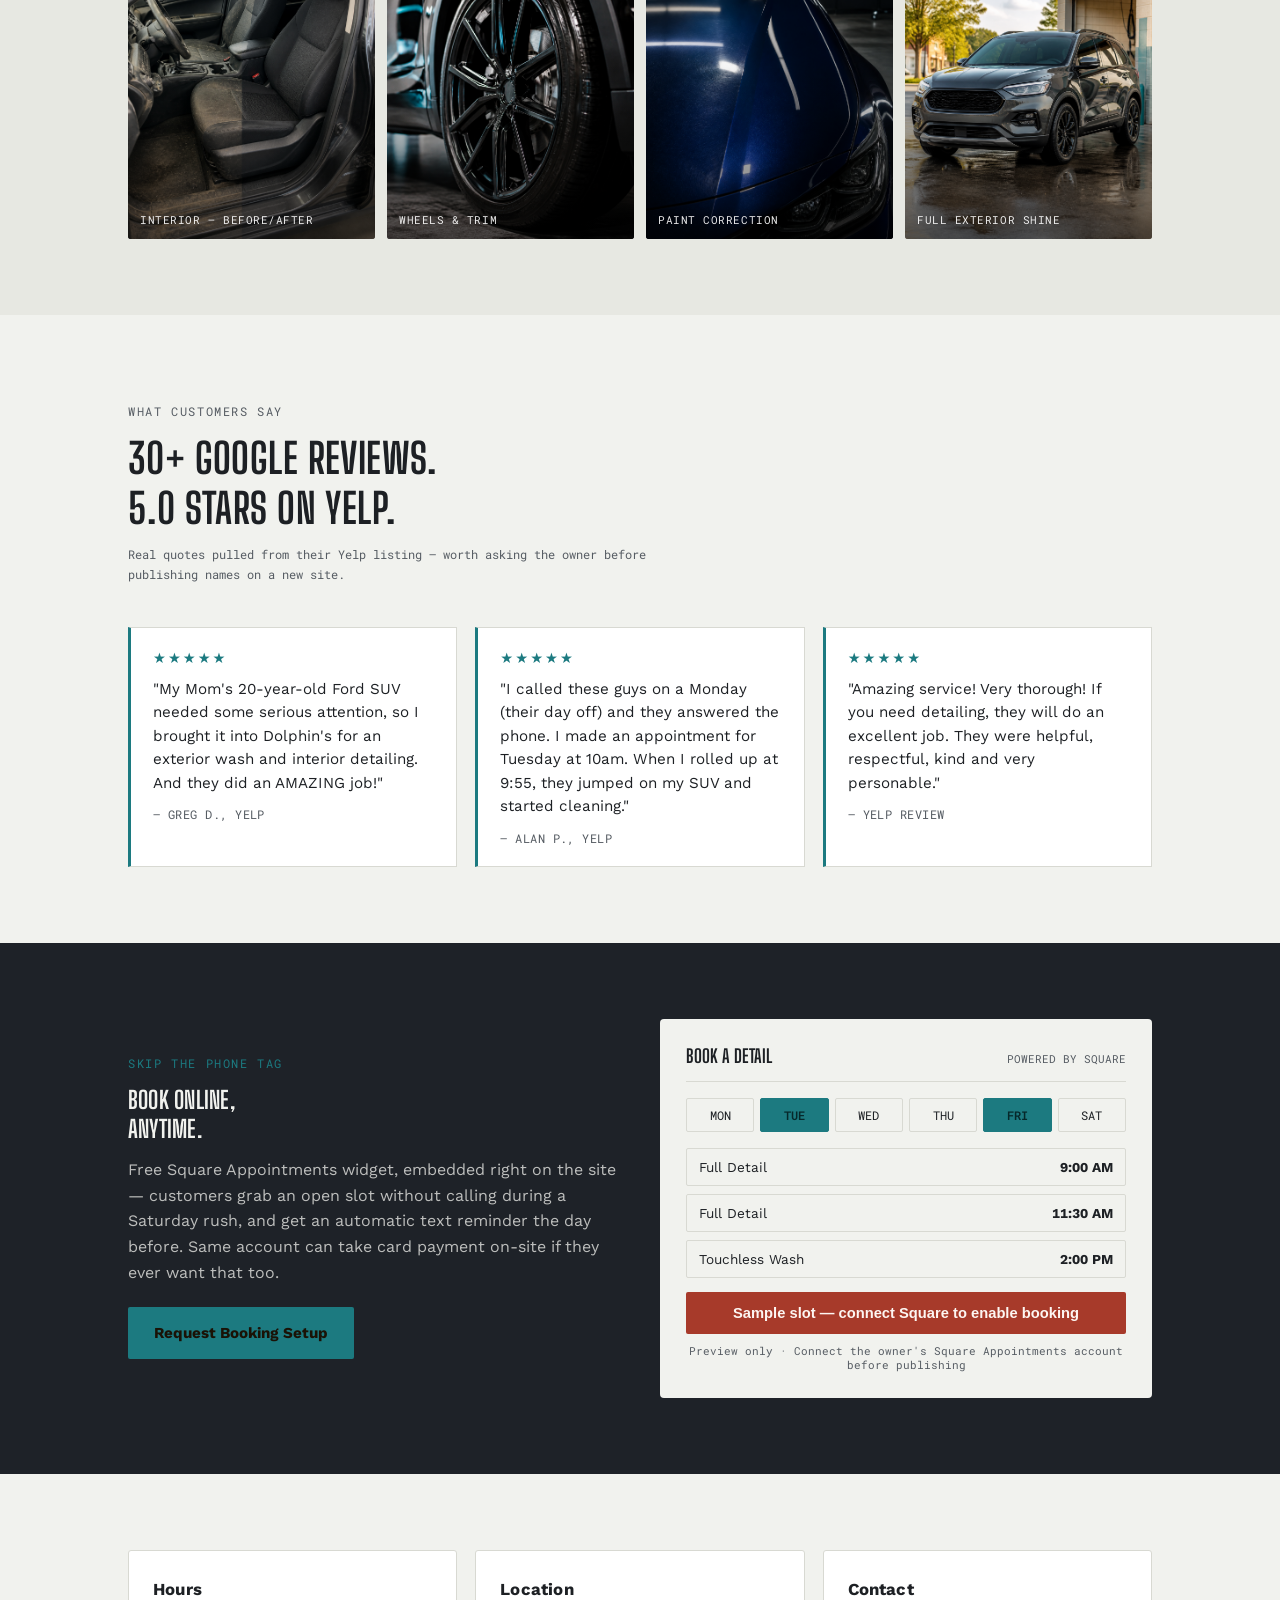
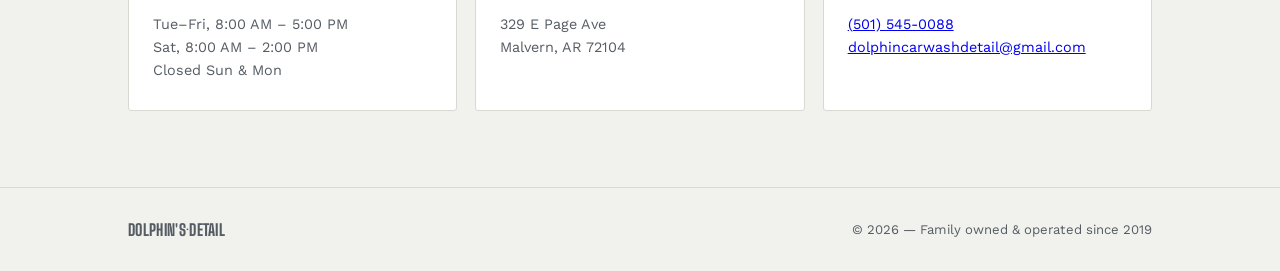
==== commit 0528dfc0: "Narrow hero composition" ====
--- a/index.html
+++ b/index.html
@@ -167,6 +167,7 @@
   }
   .hero-inner {
     position: relative;
+    max-width: 960px;
     padding: 68px 0 60px;
     display: grid;
     grid-template-columns: minmax(0, 1.15fr) minmax(0, 0.85fr);
@@ -220,6 +221,8 @@
     align-self: center;
     width: 100%;
     min-width: 0;
+    max-width: 360px;
+    justify-self: end;
     padding: 20px 24px 8px;
     background: color-mix(in srgb, var(--ink) 88%, var(--gold) 12%);
     border: 1px solid color-mix(in srgb, var(--paper) 18%, transparent);
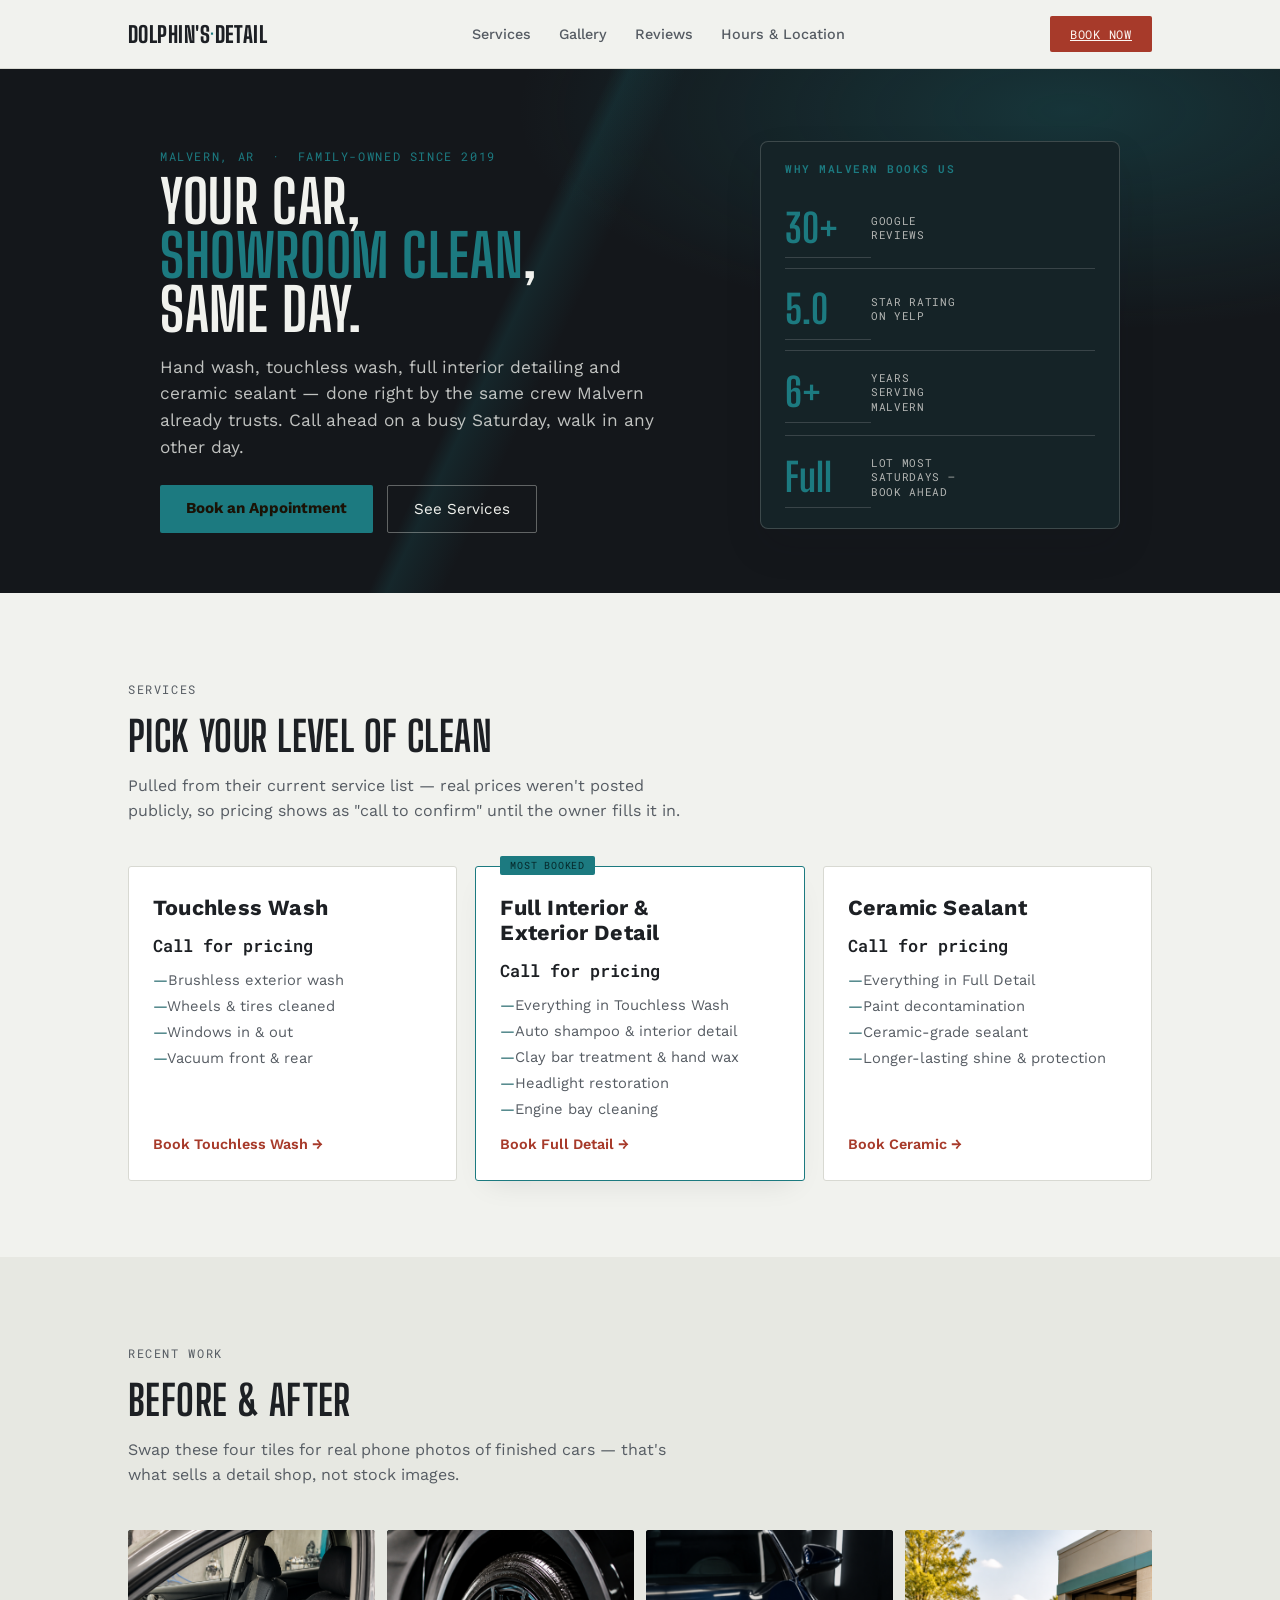
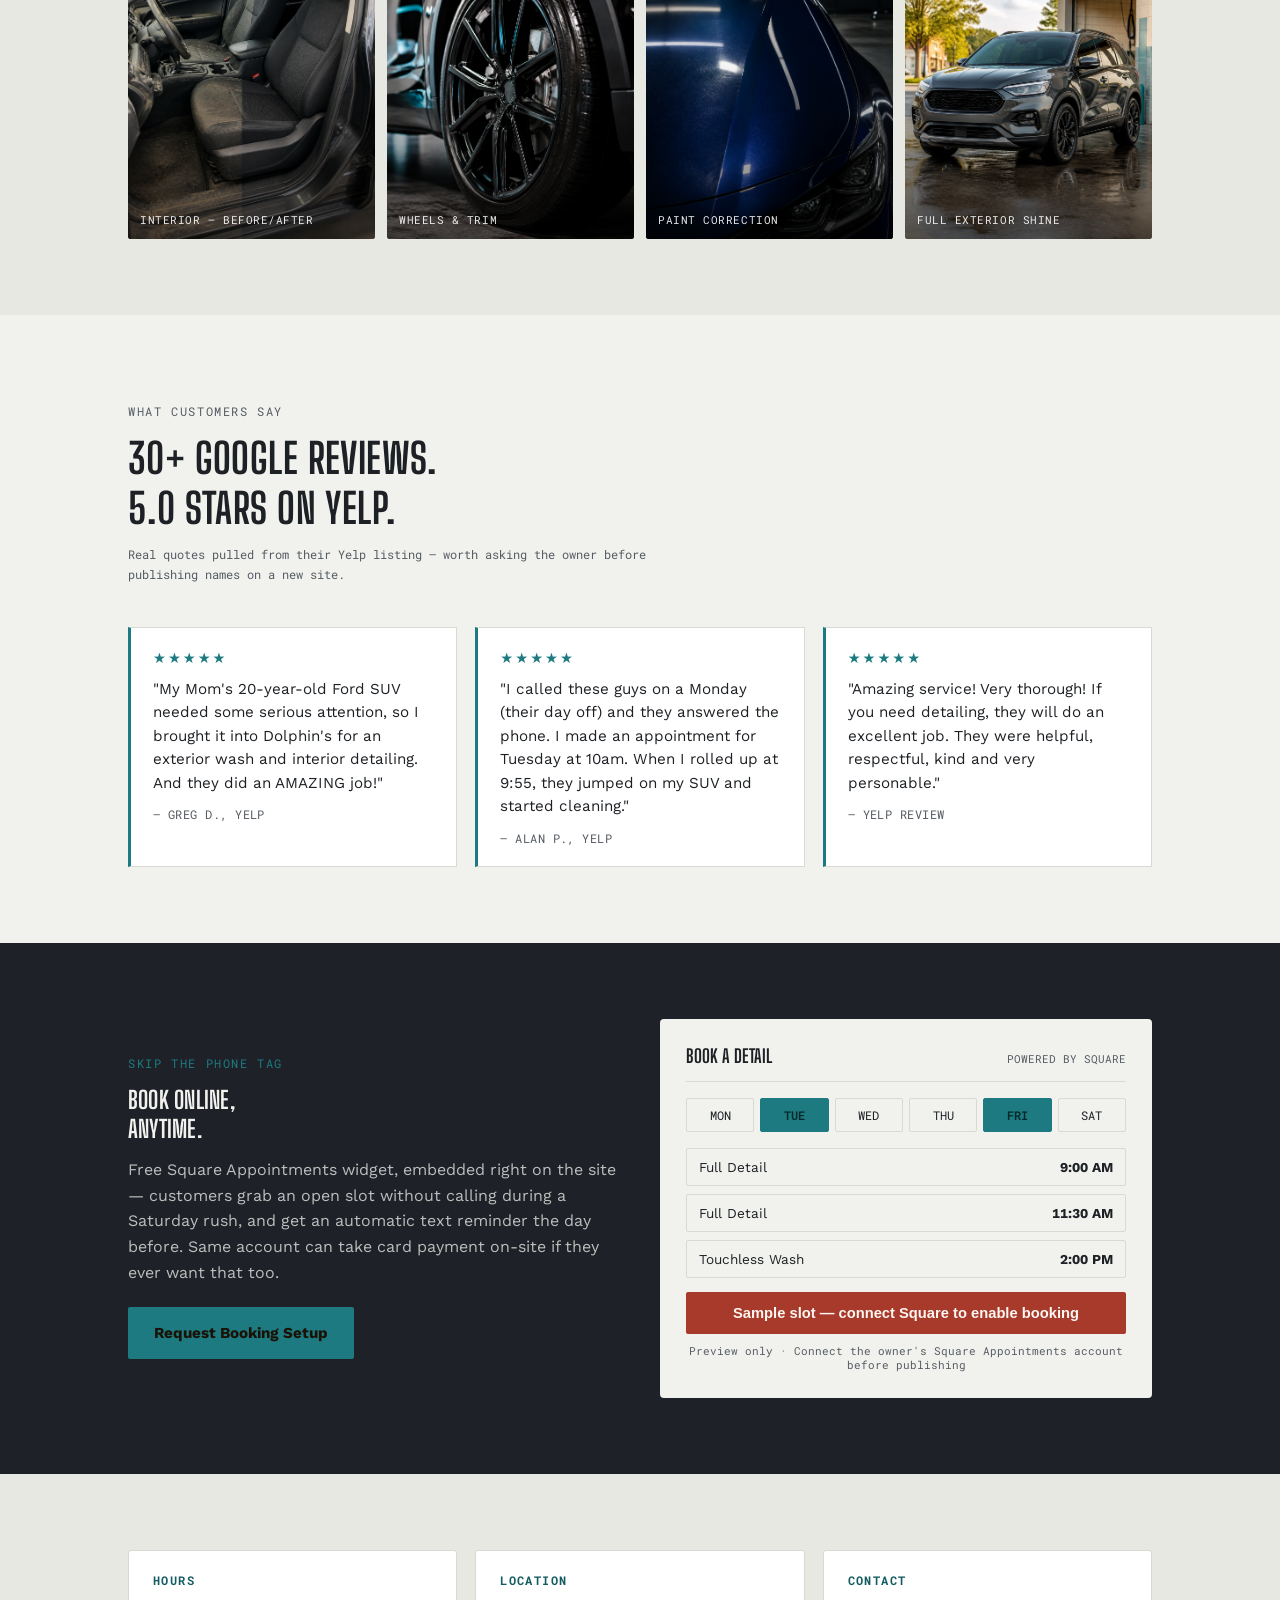
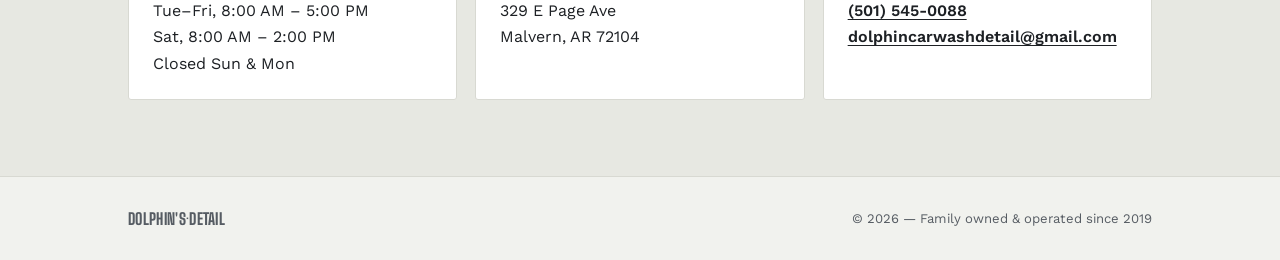
==== commit 87d00297: "Improve contact section readability" ====
--- a/index.html
+++ b/index.html
@@ -491,8 +491,18 @@
     grid-template-columns: repeat(3, 1fr);
     gap: 18px;
   }
-  .info-strip .card h3 { font-size: 1.05rem; margin: 0; }
-  .info-strip .card p { color: var(--text-mute); font-size: 0.9rem; line-height: 1.6; margin: 0; }
+  #contact { background: var(--paper-dim); }
+  .info-strip .card { min-height: 142px; padding: 22px 24px; gap: 10px; }
+  .info-strip .card h3 {
+    margin: 0;
+    color: var(--gold-deep);
+    font-family: "Roboto Mono", monospace;
+    font-size: 0.72rem;
+    letter-spacing: 0.12em;
+    text-transform: uppercase;
+  }
+  .info-strip .card p { color: var(--text); font-size: 1rem; line-height: 1.65; margin: 0; }
+  .info-strip .card a { color: var(--text); font-weight: 600; text-underline-offset: 3px; }
 
   footer {
     border-top: 1px solid var(--line);
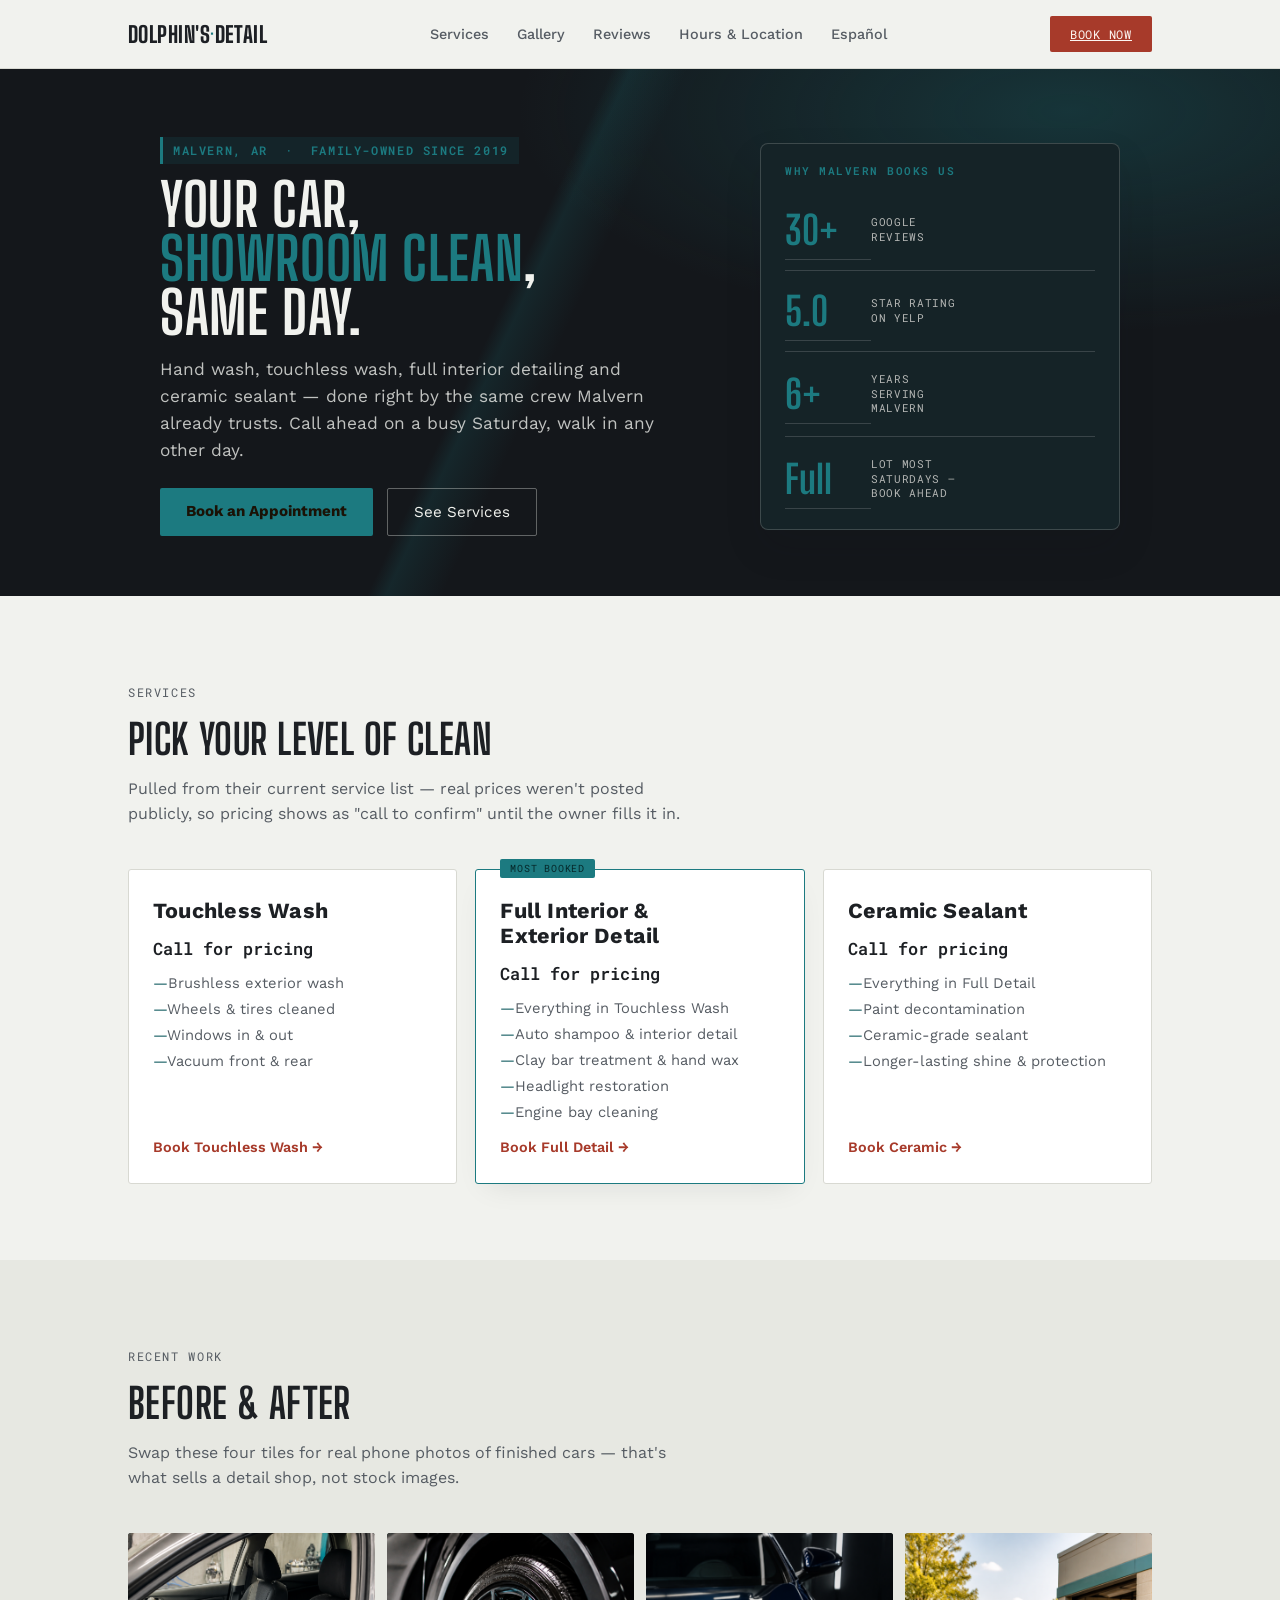
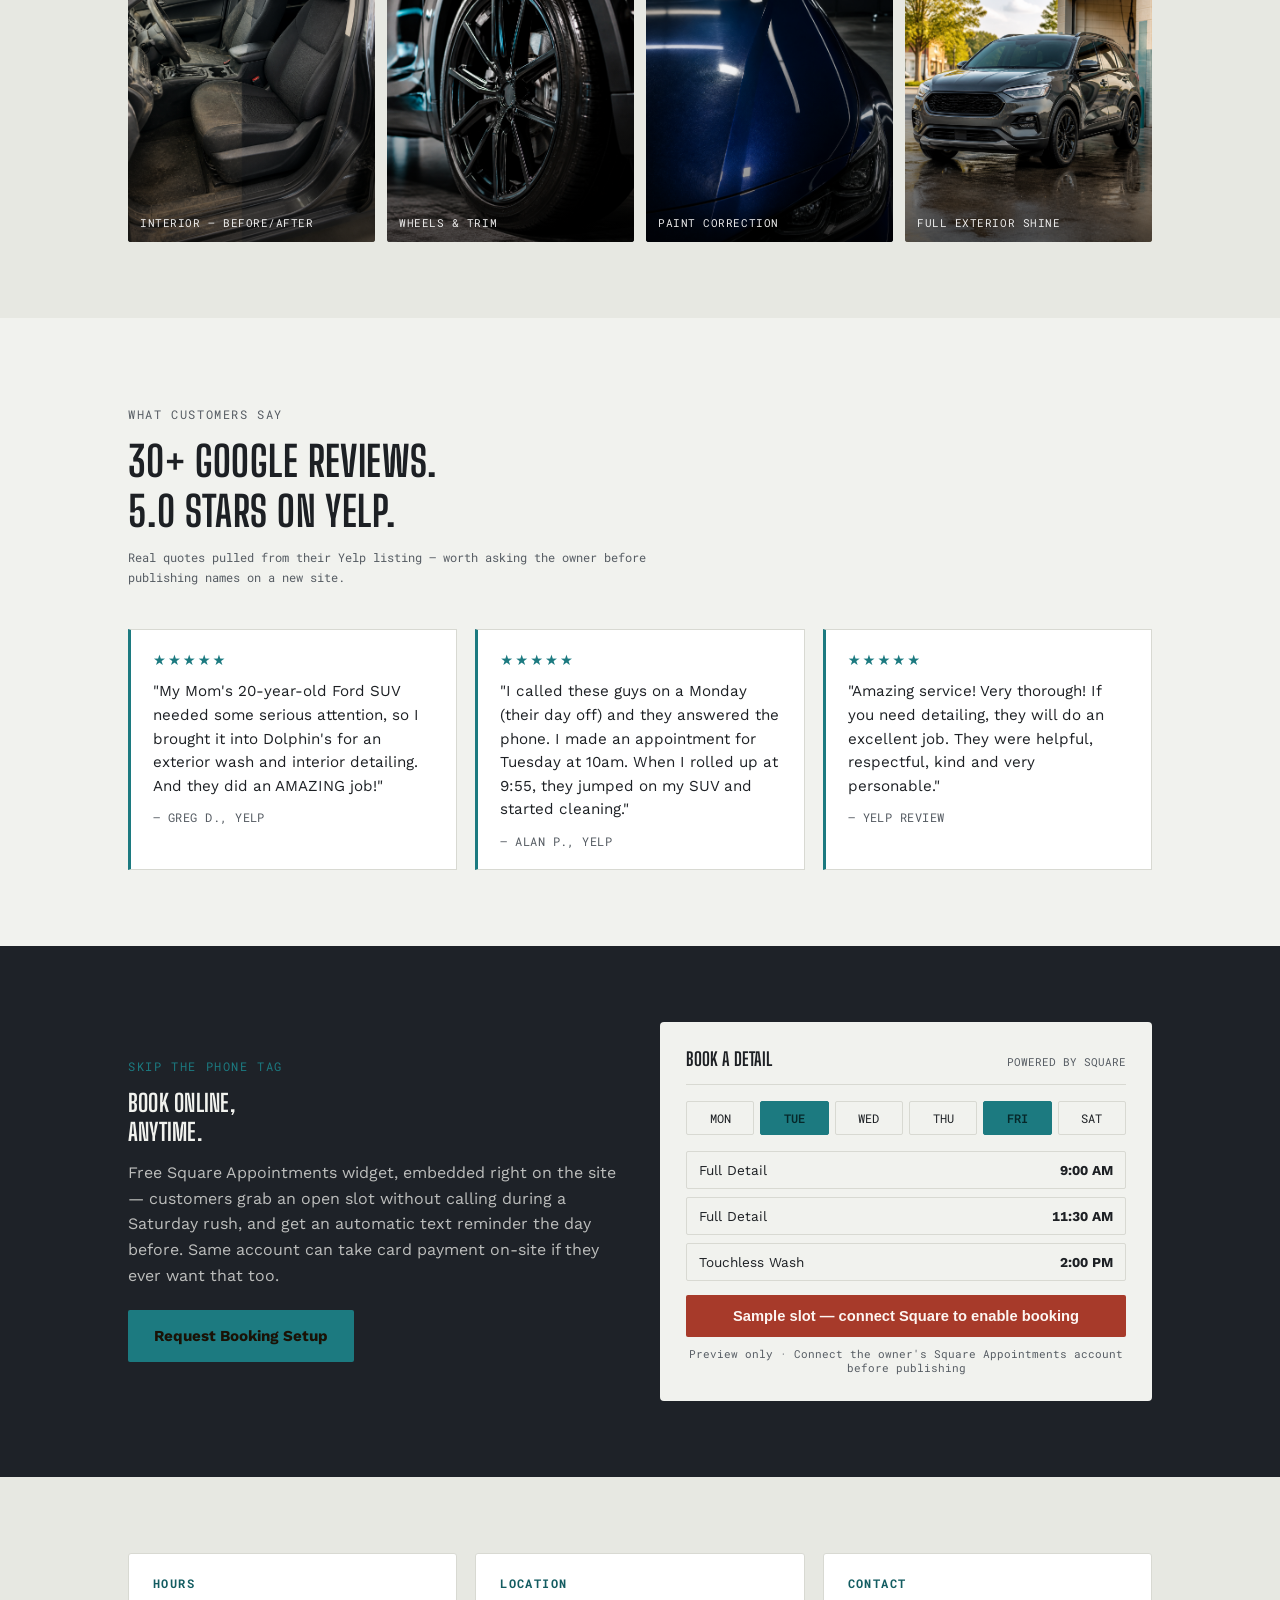
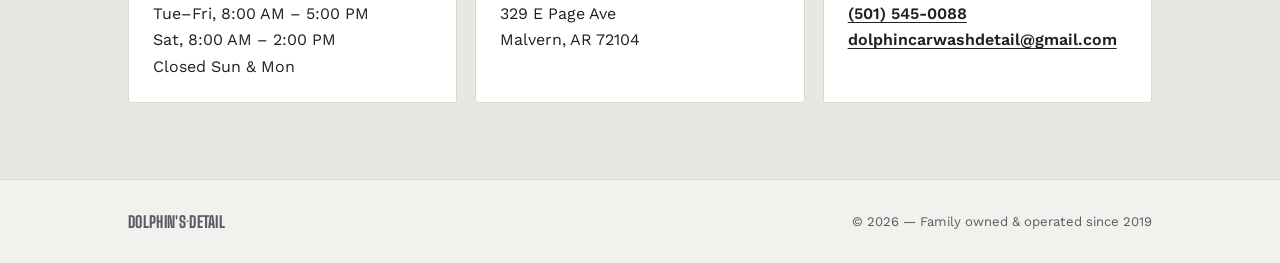
==== commit 9c45fc28: "Improve hero location label contrast" ====
--- a/index.html
+++ b/index.html
@@ -180,6 +180,15 @@
     line-height: 0.92;
     color: var(--paper);
   }
+  .hero .eyebrow {
+    display: inline-block;
+    margin: 0 0 14px;
+    padding: 6px 10px;
+    border-left: 3px solid var(--gold);
+    background: color-mix(in srgb, var(--gold) 13%, transparent);
+    color: var(--gold) !important;
+    font-weight: 600;
+  }
   .hero h1 em {
     font-style: normal;
     color: var(--gold);
@@ -540,6 +549,7 @@
       <li><a href="#gallery">Gallery</a></li>
       <li><a href="#reviews">Reviews</a></li>
       <li><a href="#book">Hours &amp; Location</a></li>
+      <li><a class="lang-switch" href="es/">Español</a></li>
     </ul>
     <a class="nav-cta" href="#book">Book Now</a>
   </div>
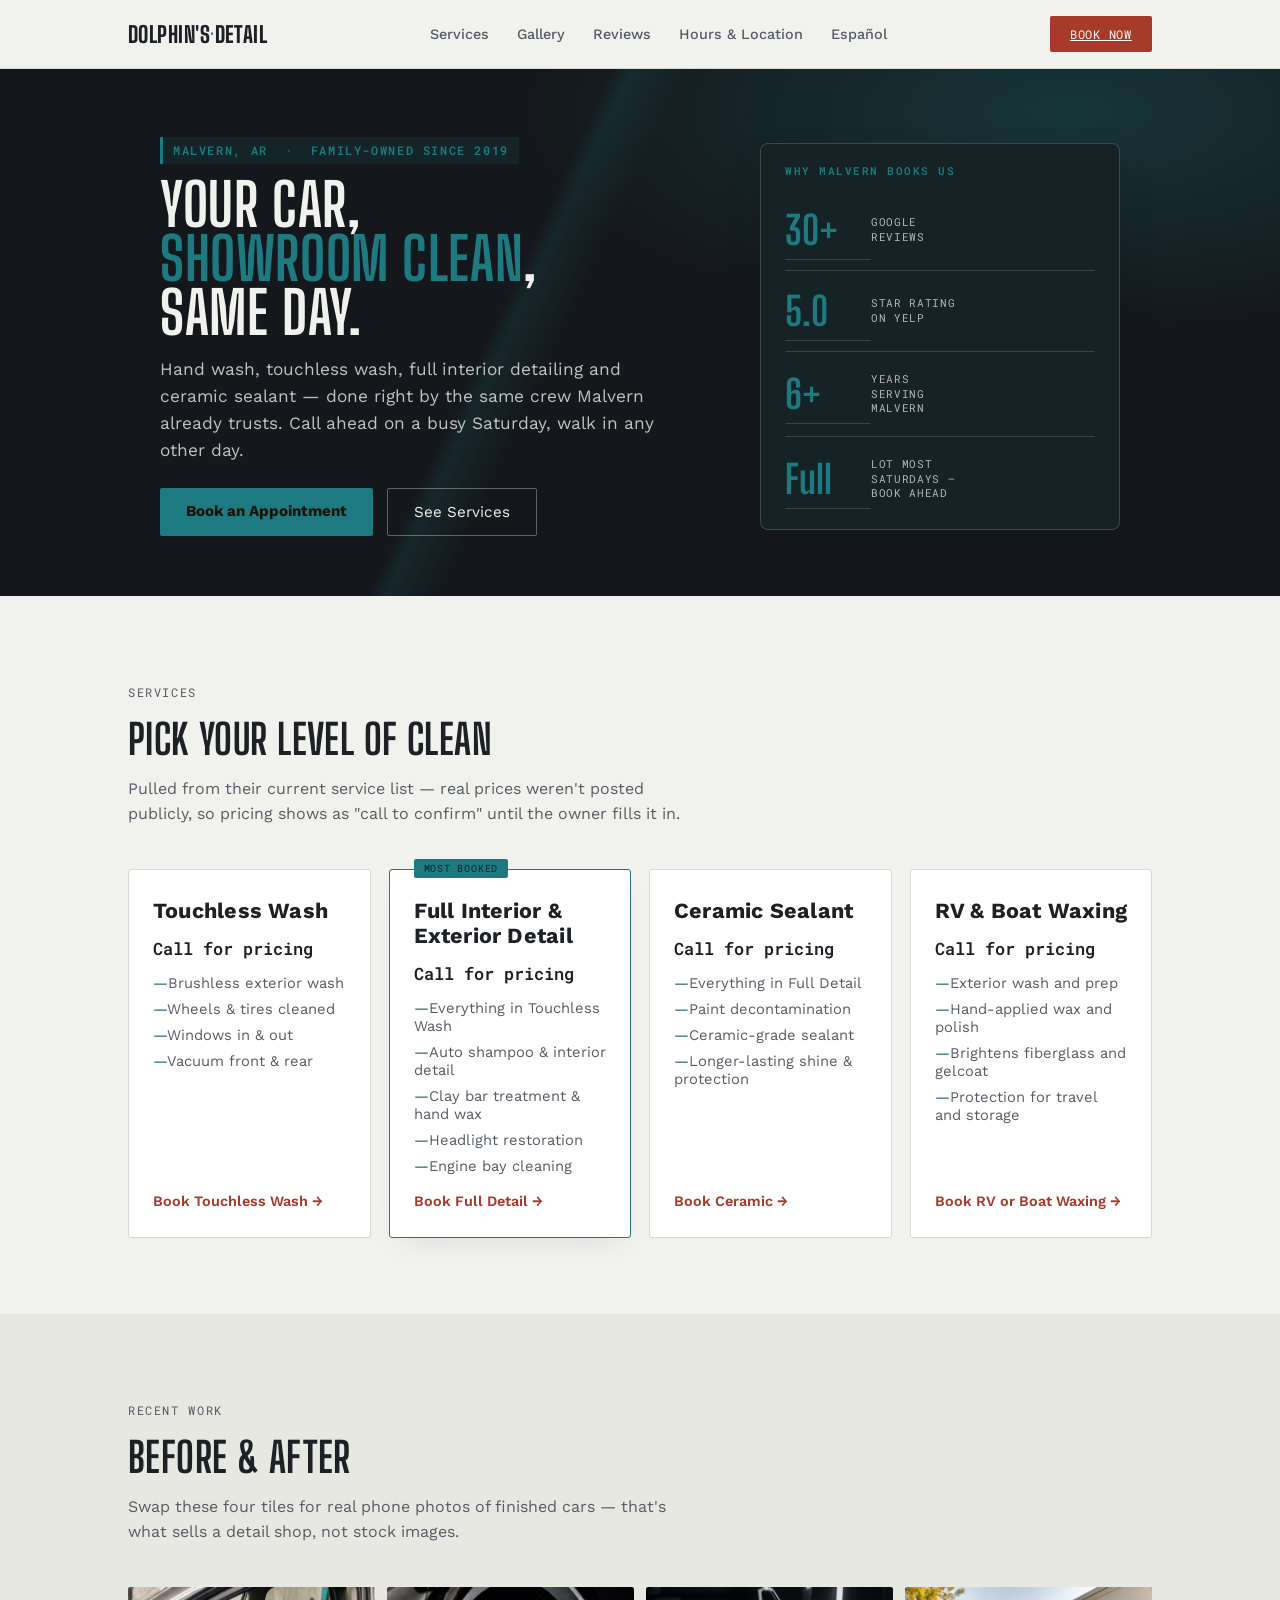
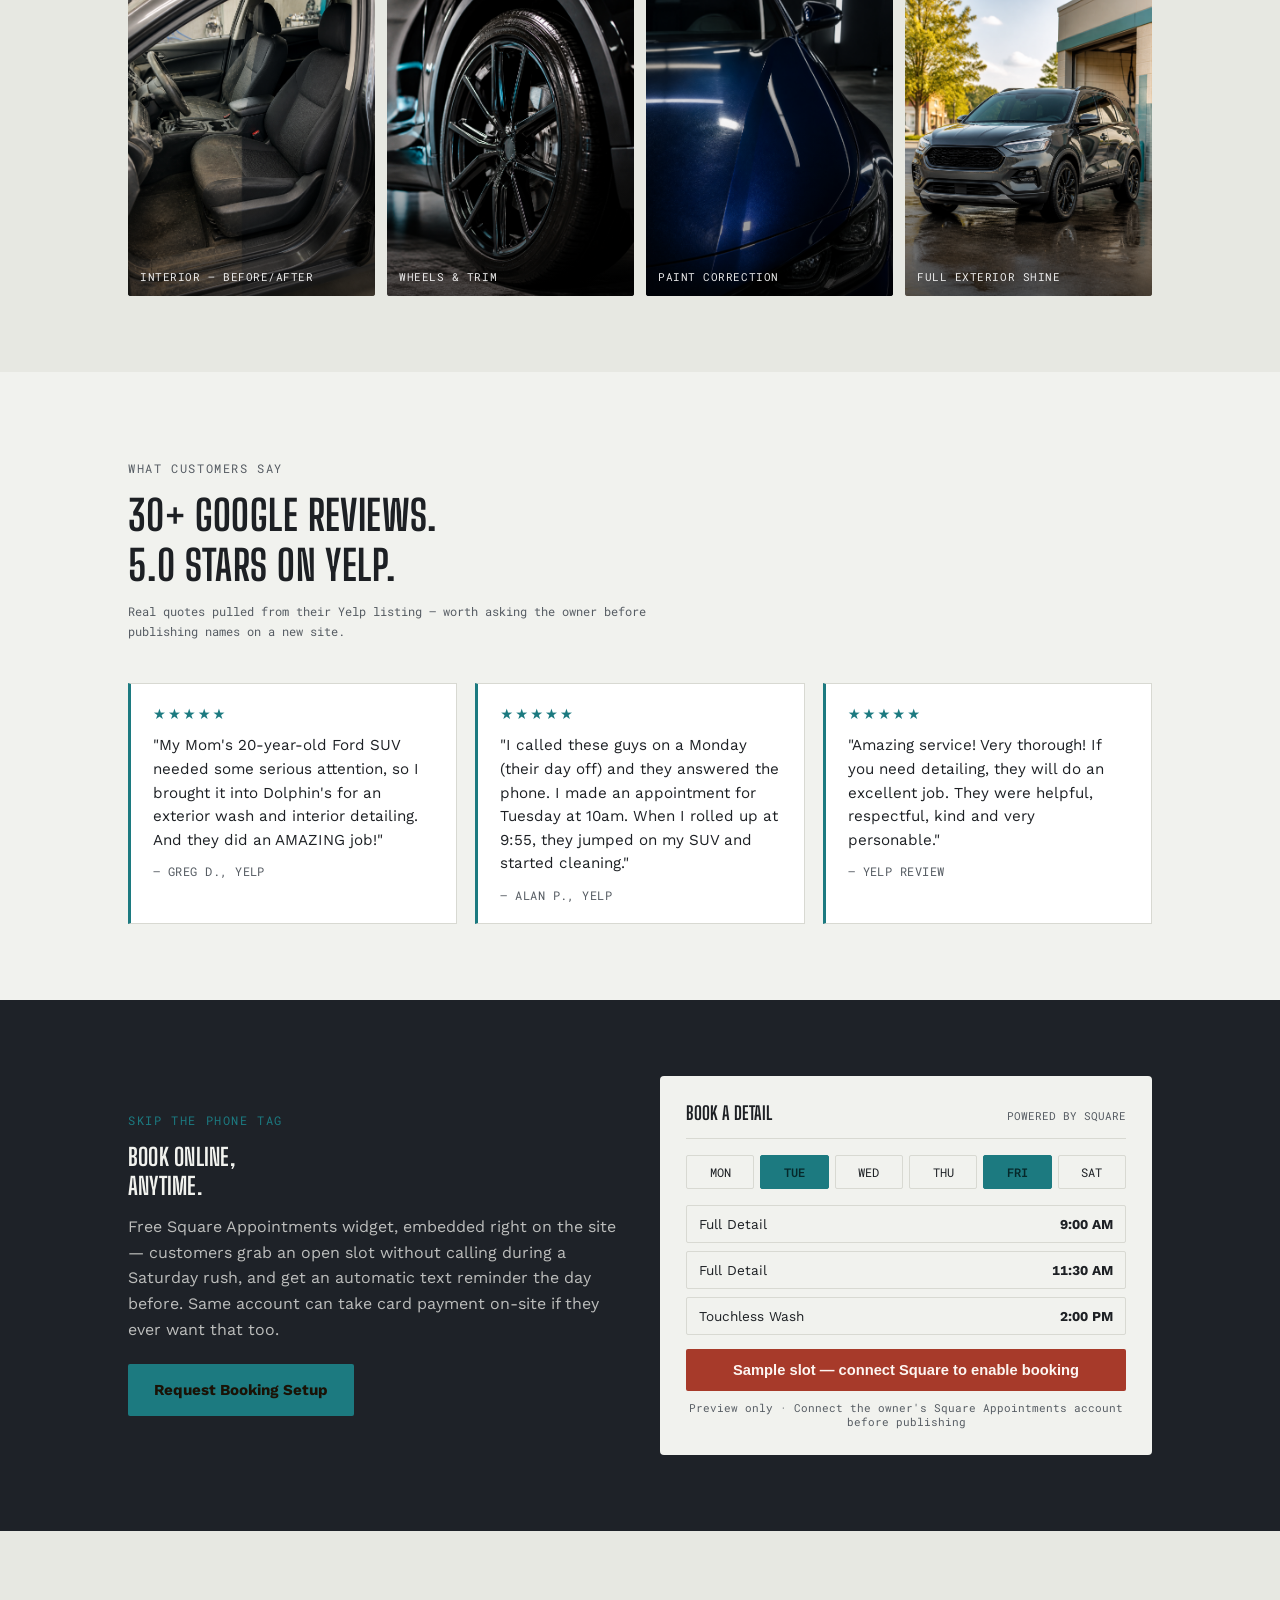
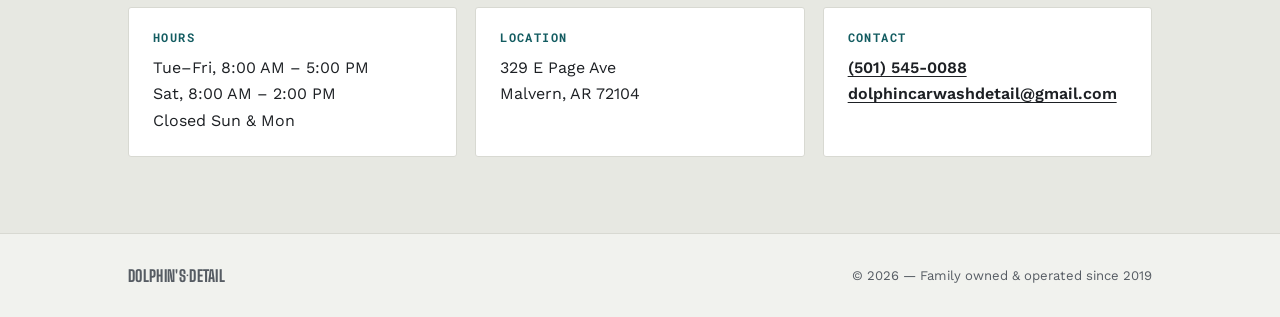
==== commit dfab9ea0: "Add RV and boat waxing service" ====
--- a/index.html
+++ b/index.html
@@ -296,7 +296,7 @@
 
   .services-grid {
     display: grid;
-    grid-template-columns: repeat(3, 1fr);
+    grid-template-columns: repeat(auto-fit, minmax(220px, 1fr));
     gap: 18px;
   }
   .card {
@@ -617,6 +617,17 @@
         </ul>
         <a class="book-link" href="#book">Book Ceramic &rarr;</a>
       </div>
+      <div class="card">
+        <h3>RV &amp; Boat Waxing</h3>
+        <div class="price" style="font-size:1.05rem">Call for pricing</div>
+        <ul>
+          <li>Exterior wash and prep</li>
+          <li>Hand-applied wax and polish</li>
+          <li>Brightens fiberglass and gelcoat</li>
+          <li>Protection for travel and storage</li>
+        </ul>
+        <a class="book-link" href="#book">Book RV or Boat Waxing &rarr;</a>
+      </div>
     </div>
   </div>
 </section>
